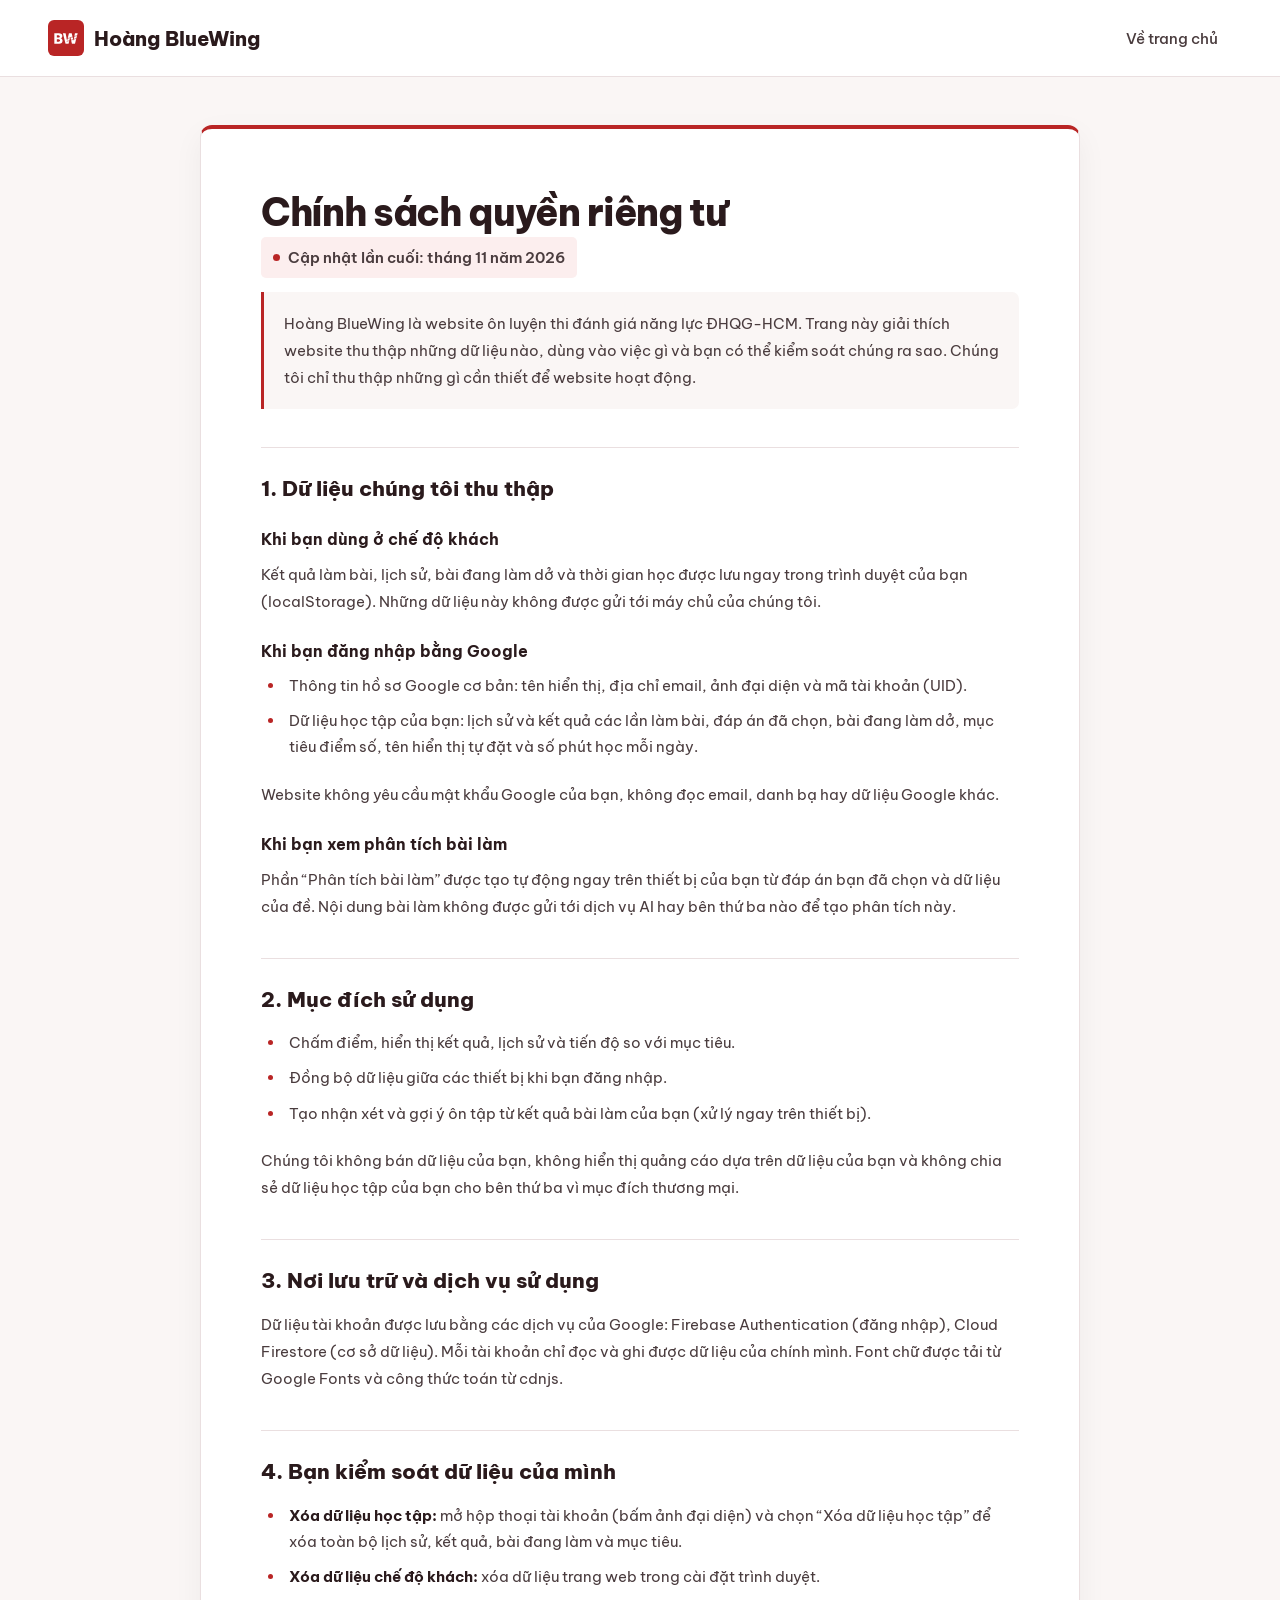
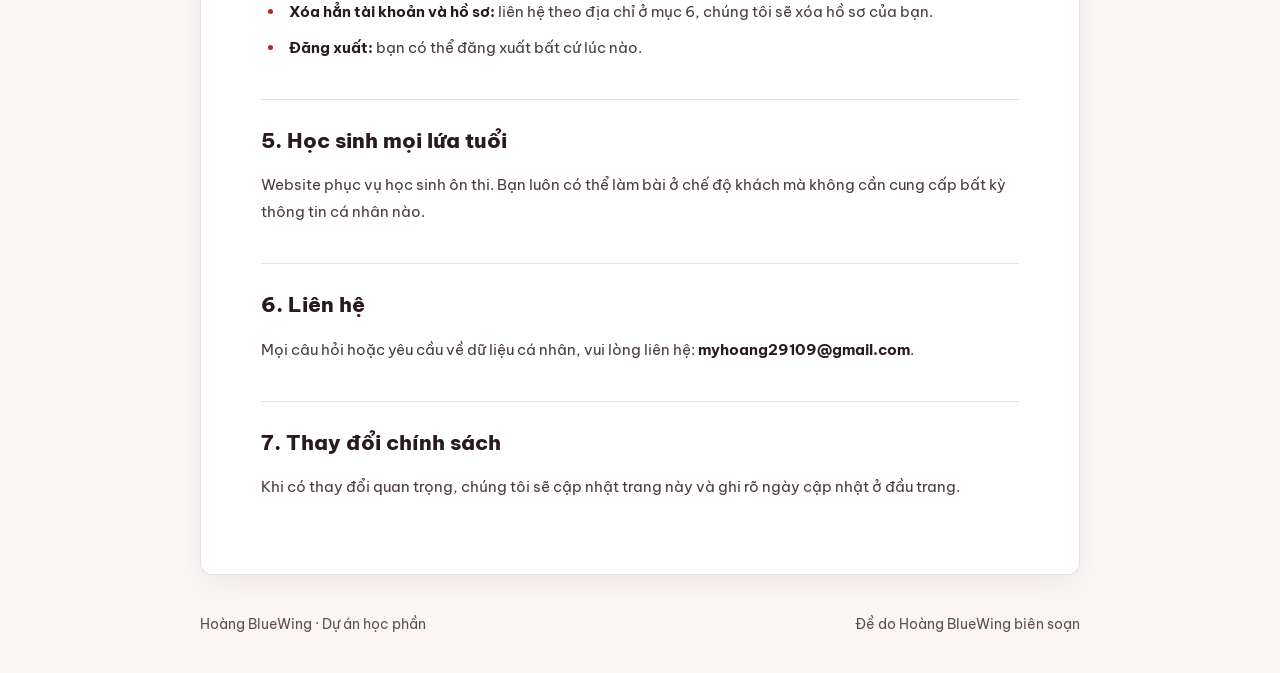
==== privacy.html @ b0ce047f "fix folders" ====
<!doctype html>
<html lang="vi">
<head>
<meta charset="utf-8">
<meta name="viewport" content="width=device-width, initial-scale=1">
<title>Chính sách quyền riêng tư – Hoàng BlueWing</title>
<meta name="description" content="Hoàng BlueWing thu thập và sử dụng dữ liệu của bạn như thế nào.">
<meta name="theme-color" content="#B92525">
<link rel="preconnect" href="https://fonts.googleapis.com">
<link rel="preconnect" href="https://fonts.gstatic.com" crossorigin>
<link rel="stylesheet" href="https://fonts.googleapis.com/css2?family=Be+Vietnam+Pro:wght@400;500;600;700;800&amp;display=swap">
<link rel="icon" type="image/svg+xml" href="assets/favicon.svg">
<link rel="stylesheet" href="style.css">
</head>
<body class="doc-body">

<svg width="0" height="0" style="position: absolute" aria-hidden="true" focusable="false"><defs><mask id="bw-cut" maskUnits="userSpaceOnUse" x="0" y="-20" width="1700" height="760"><rect x="0" y="-20" width="1700" height="760" fill="#fff"/><path d="M900 150L1700 400M900 330L1700 580" stroke="#000" stroke-width="34"/></mask><symbol id="bw-logo" viewBox="40 -10 1630 722"><g transform="translate(0 702) scale(1 -1)" fill="currentColor"><path d="M622 191Q622 103 560.5 51.5Q499 0 389 0H62V702H378Q485 702 545.5 653.0Q606 604 606 520Q606 458 573.5 417.0Q541 376 487 360Q548 347 585.0 299.5Q622 252 622 191ZM233 418H345Q387 418 409.5 436.5Q432 455 432 491Q432 527 409.5 546.0Q387 565 345 565H233ZM449 214Q449 251 424.5 272.0Q400 293 357 293H233V138H359Q402 138 425.5 157.5Q449 177 449 214Z"/><g mask="url(#bw-cut)"><path transform="translate(620 0)" d="M1028 702 845 0H638L526 462L410 0H203L25 702H208L309 191L434 702H622L742 191L844 702Z"/></g></g></symbol></defs></svg>

<header class="h2">
<a href="index.html#/home" class="h3" aria-label="Hoàng BlueWing, về trang chủ">
<span class="h4"><svg class="logo-mark" aria-hidden="true"><use href="#bw-logo"/></svg></span>
Hoàng BlueWing
</a>
<nav class="h5" aria-label="Menu">
<a href="index.html#/home" class="h6">Về trang chủ</a>
</nav>
</header>

<main class="doc-page">
<h1>Chính sách quyền riêng tư</h1>
<p class="doc-meta">Cập nhật lần cuối: tháng 11 năm 2026</p>

<p>Hoàng BlueWing là website ôn luyện thi đánh giá năng lực ĐHQG-HCM. Trang này giải thích website thu thập những dữ liệu nào, dùng vào việc gì và bạn có thể kiểm soát chúng ra sao. Chúng tôi chỉ thu thập những gì cần thiết để website hoạt động.</p>

<h2>1. Dữ liệu chúng tôi thu thập</h2>
<h3>Khi bạn dùng ở chế độ khách</h3>
<p>Kết quả làm bài, lịch sử, bài đang làm dở và thời gian học được lưu ngay trong trình duyệt của bạn (localStorage). Những dữ liệu này không được gửi tới máy chủ của chúng tôi.</p>

<h3>Khi bạn đăng nhập bằng Google</h3>
<ul>
<li>Thông tin hồ sơ Google cơ bản: tên hiển thị, địa chỉ email, ảnh đại diện và mã tài khoản (UID).</li>
<li>Dữ liệu học tập của bạn: lịch sử và kết quả các lần làm bài, đáp án đã chọn, bài đang làm dở, mục tiêu điểm số, tên hiển thị tự đặt và số phút học mỗi ngày.</li>
</ul>
<p>Website không yêu cầu mật khẩu Google của bạn, không đọc email, danh bạ hay dữ liệu Google khác.</p>

<h3>Khi bạn xem phân tích bài làm</h3>
<p>Phần “Phân tích bài làm” được tạo tự động ngay trên thiết bị của bạn từ đáp án bạn đã chọn và dữ liệu của đề. Nội dung bài làm không được gửi tới dịch vụ AI hay bên thứ ba nào để tạo phân tích này.</p>

<h2>2. Mục đích sử dụng</h2>
<ul>
<li>Chấm điểm, hiển thị kết quả, lịch sử và tiến độ so với mục tiêu.</li>
<li>Đồng bộ dữ liệu giữa các thiết bị khi bạn đăng nhập.</li>
<li>Tạo nhận xét và gợi ý ôn tập từ kết quả bài làm của bạn (xử lý ngay trên thiết bị).</li>
</ul>
<p>Chúng tôi không bán dữ liệu của bạn, không hiển thị quảng cáo dựa trên dữ liệu của bạn và không chia sẻ dữ liệu học tập của bạn cho bên thứ ba vì mục đích thương mại.</p>

<h2>3. Nơi lưu trữ và dịch vụ sử dụng</h2>
<p>Dữ liệu tài khoản được lưu bằng các dịch vụ của Google: Firebase Authentication (đăng nhập), Cloud Firestore (cơ sở dữ liệu). Mỗi tài khoản chỉ đọc và ghi được dữ liệu của chính mình. Font chữ được tải từ Google Fonts và công thức toán từ cdnjs.</p>

<h2>4. Bạn kiểm soát dữ liệu của mình</h2>
<ul>
<li><strong>Xóa dữ liệu học tập:</strong> mở hộp thoại tài khoản (bấm ảnh đại diện) và chọn “Xóa dữ liệu học tập” để xóa toàn bộ lịch sử, kết quả, bài đang làm và mục tiêu.</li>
<li><strong>Xóa dữ liệu chế độ khách:</strong> xóa dữ liệu trang web trong cài đặt trình duyệt.</li>
<li><strong>Xóa hẳn tài khoản và hồ sơ:</strong> liên hệ theo địa chỉ ở mục 6, chúng tôi sẽ xóa hồ sơ của bạn.</li>
<li><strong>Đăng xuất:</strong> bạn có thể đăng xuất bất cứ lúc nào.</li>
</ul>

<h2>5. Học sinh mọi lứa tuổi</h2>
<p>Website phục vụ học sinh ôn thi. Bạn luôn có thể làm bài ở chế độ khách mà không cần cung cấp bất kỳ thông tin cá nhân nào.</p>

<h2>6. Liên hệ</h2>
<p>Mọi câu hỏi hoặc yêu cầu về dữ liệu cá nhân, vui lòng liên hệ: <strong>myhoang29109@gmail.com</strong>.</p>

<h2>7. Thay đổi chính sách</h2>
<p>Khi có thay đổi quan trọng, chúng tôi sẽ cập nhật trang này và ghi rõ ngày cập nhật ở đầu trang.</p>
</main>

<footer class="h55">
<span>Hoàng BlueWing · Dự án học phần</span>
<span>Đề do Hoàng BlueWing biên soạn</span>
</footer>

</body>
</html>
---- style.css ----
/* =====================================================
   HOÀNG BLUEWING – style.css
   Cách dùng màu: mọi màu đều là biến ở :root (chế độ sáng) và
   :root[data-theme="dark"] (chế độ tối). Khi viết class mới hãy dùng var(--...).

   1. Biến màu, giao diện tối và kiểu chung
   2. Chuyển màn hình
   3. Thành phần dùng trong JavaScript (đáp án, bảng câu hỏi)
   4. Kiểu dáng từng màn hình (tạo từ bản thiết kế)
   5. Đăng nhập, kết quả, AI (viết tay)
   6. Hoàn thiện: đánh dấu câu, PDF, hỏi đáp, focus, điện thoại, in ấn, giảm chuyển động
   7. Trang chính sách quyền riêng tư
   8. Trang cài đặt
   ===================================================== */

/* ---------- 1. Biến màu và kiểu chung ---------- */
:root {
  --red: #B92525;
  --red-dark: #8F1212;
  --red-tint: #FCEEEE;
  --red-soft: #F8D9D9;
  --ink: #2A1A1C;
  --ink-2: #4A3C3E;
  --muted: #5E4E50;
  --line: #EADFE0;
  --line-strong: #D9C9CB;
  --surface: #F5EEEF;
  --bg: #FAF6F5;

  /* Màu theo vai trò (giá trị sáng = mã màu gốc của thiết kế) */
  --panel: #FFFFFF;
  --panel-hover: #F5EEEF;
  --field: #FFFFFF;
  --brand: #B92525;
  --brand-hover: #8F1212;
  --on-brand: #FFFFFF;
  --hero: #2A1A1C;
  --on-hero: #FFFFFF;
  --on-hero-2: #EBD2D6;
  --warn-bg: #FFF3D6;
  --warn-text: #7A4B00;
  --warn-text-2: #5C3A00;
  --warn-strong: #FFE2A8;
  --ok-bg: #DDF3E6;
  --ok-text: #124D2C;
  --ok-row: #E6F6EC;
  --ok-line: #1F9254;
  --ok-strong: #17663C;
  --ok-cell: #CFF0DB;
  --ok-cell-2: #A9E2BE;
  --ok-cell-line: #A9E2BE;
  --ok-solid: #1A7F48;
  --bad-bg: #FBDAD6;
  --bad-text: #8C1D12;
  --bad-row: #FDEDEB;
  --bad-line: #C8372D;
  --bad-cell: #F9D0CB;
  --bad-cell-2: #F2B3AB;
  --bad-cell-line: #F2B3AB;
  --bad-solid: #C8372D;
  --sol-bg: #FFF8E6;
  --chart: #EFBDBD;
  --ctx-bg: #FBF7F7;
  --chip-bg: #EADFE0;
  --chip-text: #3F2F31;
  --chip-hero: #6E2121;
  --blank-line: #B7A9AB;
  --flag: #D99A00;
}

/* ---------- 1b. Giao diện tối (đặt data-theme="dark" trên <html>) ----------
   Chỉ cần đổi giá trị biến ở đây; toàn bộ website tự đổi màu theo.
   Khi thêm class mới: dùng var(--...) thay cho mã màu cố định thì dark mode tự đúng. */
:root[data-theme="dark"] {
  color-scheme: dark;
  scrollbar-color: #6B555D #211B1D;
  --red: #E48A91;
  --red-dark: #F2A4A8;
  --red-tint: #493237;
  --red-soft: #68434A;
  --ink: #F7EEEE;
  --ink-2: #DCCDCF;
  --muted: #B8A7AB;
  --line: #514146;
  --line-strong: #6B555D;
  --bg: #211B1D;
  --surface: #3A2D31;
  --panel: #2D2427;
  --panel-hover: #403237;
  --field: #342A2E;
  --brand: #C96E77;
  --brand-hover: #E08A92;
  --on-brand: #211B1D;
  --hero: #3A2D31;
  --on-hero: #F7EEEE;
  --on-hero-2: #DCCDCF;
  --warn-bg: #46372B;
  --warn-text: #F3D7AE;
  --warn-text-2: #F3D7AE;
  --warn-strong: #5A4630;
  --ok-bg: #294035;
  --ok-text: #D3EBDD;
  --ok-row: #26382F;
  --ok-line: #49775D;
  --ok-strong: #A8D9B9;
  --ok-cell: #294035;
  --ok-cell-2: #3B7455;
  --ok-cell-line: #49775D;
  --ok-solid: #3B7455;
  --bad-bg: #4B3033;
  --bad-text: #FFDADD;
  --bad-row: #3F2A2D;
  --bad-line: #9B5B63;
  --bad-cell: #4B3033;
  --bad-cell-2: #6B3A40;
  --bad-cell-line: #9B5B63;
  --bad-solid: #B5434C;
  --sol-bg: #40352B;
  --chart: #68434A;
  --ctx-bg: #33282C;
  --chip-bg: #403438;
  --chip-text: #DCCDCF;
  --chip-hero: #68434A;
  --blank-line: #7B6A70;
  --flag: #E0B26B;
}
:root[data-theme="dark"] ::selection { background: var(--red-soft); color: #FFFFFF; }
:root[data-theme="dark"] input::placeholder, :root[data-theme="dark"] textarea::placeholder { color: var(--muted); }
:root[data-theme="dark"] .bw-modal-backdrop { background: rgba(15, 10, 13, .72); }
/* Hình minh họa trong đề được vẽ cho nền sáng: đặt trên nền sáng để nét đen không biến mất */
:root[data-theme="dark"] .x-fig { background: #F5EEEF; border-radius: 8px; padding: 10px; }


html { scroll-behavior: smooth; }

body {
  margin: 0;
  font-family: 'Be Vietnam Pro', system-ui, sans-serif;
  background: var(--bg);
  color: var(--ink);
}

a { color: var(--red); }
a:hover { color: var(--red-dark); }

input,
button { font-family: inherit; }

[hidden] { display: none !important; }

/* Biểu tượng BlueWing (chữ B và W cắt chéo thành lông cánh) */
.logo-mark {
  width: 24px;
  height: 11px;
  color: var(--on-brand);
}

/* Biểu tượng SVG nhúng trong HTML (stroke gán cứng) cũng đi theo biến màu */
svg [stroke="#B92525"] { stroke: var(--red); }
svg [stroke="#FCEEEE"] { stroke: var(--red-tint); }

/* ---------- 2. Chuyển màn hình ---------- */
.screen { display: none; }
.screen.active { display: block; }

/* ---------- 3. Thành phần dùng trong JavaScript ---------- */
.q-item {
  padding: 28px;
  border-top: 1px solid var(--line);
  display: flex;
  flex-direction: column;
  gap: 18px;
}
.q-text { margin: 0; font-size: 18px; line-height: 1.55; }
.q-opts { display: flex; flex-direction: column; gap: 10px; }

.opt {
  display: flex;
  align-items: center;
  gap: 14px;
  width: 100%;
  min-height: 52px;
  padding: 10px 16px;
  border: 1.5px solid var(--line);
  border-radius: 6px;
  background: var(--field);
  color: var(--ink);
  font-size: 16px;
  text-align: left;
  cursor: pointer;
}
.opt.selected { border-color: var(--red); background: var(--red-tint); }

.opt-letter {
  flex: none;
  width: 30px;
  height: 30px;
  border-radius: 50%;
  display: flex;
  align-items: center;
  justify-content: center;
  font-size: 14px;
  font-weight: 700;
  background: var(--surface);
  color: var(--ink);
}
.opt.selected .opt-letter { background: var(--brand); color: var(--on-brand); }

.cell {
  min-height: 44px;
  border: 1.5px solid var(--line-strong);
  border-radius: 6px;
  background: var(--field);
  color: var(--ink);
  font-size: 14px;
  font-weight: 700;
  cursor: pointer;
}
.cell.done { border-color: var(--red); background: var(--red-soft); }

/* ---------- 4. Kiểu dáng từng màn hình ----------
   Tên lớp được đặt tự động: h = trang chủ, d = bảng điều khiển,
   i = trang đề, t = làm bài, r = kết quả. Lớp dùng chung nằm ở
   màn hình xuất hiện đầu tiên. Khi cần sửa, tìm tên lớp trong index.html. */

/* ----- Màn hình: Trang chủ ----- */

.h1 {
  font-family: 'Be Vietnam Pro', system-ui, sans-serif;
  background: var(--bg);
  color: var(--ink);
}

.h2 {
  display: flex;
  flex-wrap: wrap;
  align-items: center;
  justify-content: space-between;
  gap: 16px;
  padding: 16px 48px;
  background: var(--panel);
  border-bottom: 1px solid var(--line);
}

.h3 {
  display: flex;
  align-items: center;
  gap: 10px;
  text-decoration: none;
  color: var(--ink);
  font-weight: 800;
  font-size: 20px;
}

.h4 {
  width: 36px;
  height: 36px;
  border-radius: 6px;
  background: var(--brand);
  display: flex;
  align-items: center;
  justify-content: center;
}

.h5 {
  display: flex;
  flex-wrap: wrap;
  align-items: center;
  gap: 8px;
}

.h6 {
  display: inline-flex;
  align-items: center;
  min-height: 44px;
  padding: 0 14px;
  color: var(--ink-2);
  text-decoration: none;
  font-size: 15px;
  font-weight: 500;
}

.h7 {
  display: inline-flex;
  align-items: center;
  min-height: 44px;
  padding: 0 20px;
  margin-left: 8px;
  border: 1.5px solid var(--red);
  border-radius: 6px;
  color: var(--red);
  text-decoration: none;
  font-size: 15px;
  font-weight: 600;
}

.h8 {
  display: flex;
  flex-wrap: wrap;
  align-items: center;
  gap: 56px;
  max-width: 1280px;
  margin: 0 auto;
  padding: 72px 48px 80px;
  box-sizing: border-box;
}

.h9 {
  flex: 1 1 480px;
  min-width: 0;
  display: flex;
  flex-direction: column;
  gap: 24px;
}

.h10 {
  align-self: flex-start;
  padding: 6px 14px;
  border-radius: 4px;
  background: var(--red-tint);
  color: var(--red-dark);
  font-size: 14px;
  font-weight: 600;
}

.h11 {
  margin: 0;
  font-size: 52px;
  line-height: 1.15;
  font-weight: 800;
  letter-spacing: -0.02em;
}

.h12 {
  margin: 0;
  font-size: 18px;
  line-height: 1.65;
  color: var(--ink-2);
  max-width: 540px;
}

.h13 {
  display: flex;
  flex-wrap: wrap;
  gap: 14px;
}

.h14 {
  display: inline-flex;
  align-items: center;
  justify-content: center;
  min-height: 52px;
  padding: 0 28px;
  border-radius: 6px;
  background: var(--brand);
  color: var(--on-brand);
  text-decoration: none;
  font-size: 16px;
  font-weight: 700;
}

.h15 {
  display: inline-flex;
  align-items: center;
  justify-content: center;
  min-height: 52px;
  padding: 0 28px;
  border-radius: 6px;
  background: var(--field);
  border: 1.5px solid var(--line-strong);
  color: var(--ink);
  text-decoration: none;
  font-size: 16px;
  font-weight: 600;
}

.h16 {
  margin: 8px 0 0;
  padding: 0;
  list-style: none;
  display: flex;
  flex-wrap: wrap;
  gap: 10px 28px;
  font-size: 15px;
  color: var(--ink-2);
}

.h17 {
  display: flex;
  align-items: center;
  gap: 8px;
}

.h18 {
  flex: 1 1 420px;
  min-width: 0;
  display: flex;
  justify-content: center;
}

.h19 {
  width: 100%;
  max-width: 500px;
  box-sizing: border-box;
  background: var(--panel);
  border: 1px solid var(--line);
  border-radius: 10px;
  padding: 28px;
  display: flex;
  flex-direction: column;
  gap: 20px;
  box-shadow: 0 24px 48px -24px rgba(20,33,61,0.25);
}

.h20 {
  display: flex;
  align-items: center;
  justify-content: space-between;
  gap: 12px;
}

.h21 {
  font-size: 14px;
  font-weight: 600;
  color: var(--ink-2);
}

.h22 {
  display: inline-flex;
  align-items: center;
  gap: 6px;
  padding: 6px 12px;
  border-radius: 4px;
  background: var(--warn-bg);
  color: var(--warn-text);
  font-size: 14px;
  font-weight: 700;
}

.h23 {
  height: 8px;
  border-radius: 4px;
  background: var(--red-tint);
  overflow: hidden;
}

.h24 {
  width: 10%;
  height: 100%;
  background: var(--brand);
}

.h25 {
  margin: 0;
  font-size: 18px;
  line-height: 1.5;
  font-weight: 600;
}

.h26 {
  display: flex;
  flex-direction: column;
  gap: 10px;
}

.h27 {
  display: flex;
  align-items: center;
  gap: 12px;
  padding: 12px 16px;
  border: 1.5px solid var(--line);
  border-radius: 6px;
  font-size: 16px;
}

.h28 {
  width: 28px;
  height: 28px;
  border-radius: 50%;
  background: var(--surface);
  display: flex;
  align-items: center;
  justify-content: center;
  font-size: 13px;
  font-weight: 700;
}

.h29 {
  display: flex;
  align-items: center;
  gap: 12px;
  padding: 12px 16px;
  border: 1.5px solid var(--red);
  border-radius: 6px;
  background: var(--red-tint);
  font-size: 16px;
  font-weight: 600;
}

.h30 {
  width: 28px;
  height: 28px;
  border-radius: 50%;
  background: var(--brand);
  color: var(--on-brand);
  display: flex;
  align-items: center;
  justify-content: center;
  font-size: 13px;
  font-weight: 700;
}

.h31 {
  background: var(--panel);
  border-top: 1px solid var(--line);
  border-bottom: 1px solid var(--line);
}

.h32 {
  max-width: 1280px;
  margin: 0 auto;
  padding: 80px 48px;
  box-sizing: border-box;
  display: flex;
  flex-direction: column;
  gap: 40px;
}

.h33 {
  display: flex;
  flex-direction: column;
  gap: 12px;
  max-width: 640px;
}

.h34 {
  margin: 0;
  font-size: 34px;
  line-height: 1.25;
  font-weight: 800;
  letter-spacing: -0.01em;
}

.h35 {
  margin: 0;
  font-size: 17px;
  line-height: 1.65;
  color: var(--ink-2);
}

.h36 {
  display: flex;
  flex-wrap: wrap;
  gap: 24px;
}

.h37 {
  flex: 1 1 280px;
  min-width: 0;
  padding: 28px;
  border: 1px solid var(--line);
  border-radius: 8px;
  background: var(--bg);
  display: flex;
  flex-direction: column;
  gap: 14px;
}

.h38 {
  font-size: 14px;
  font-weight: 700;
  color: var(--red-dark);
}

.h39 {
  margin: 0;
  font-size: 22px;
  font-weight: 700;
}

.h40 {
  margin: 0;
  font-size: 16px;
  line-height: 1.6;
  color: var(--ink-2);
}

.h41 {
  flex: 1 1 520px;
  min-width: 0;
  display: flex;
  gap: 18px;
  padding: 28px;
  background: var(--panel);
  border: 1px solid var(--line);
  border-radius: 8px;
}

.h42 {
  flex: none;
  width: 48px;
  height: 48px;
  border-radius: 6px;
  background: var(--red-tint);
  display: flex;
  align-items: center;
  justify-content: center;
}

.h43 {
  display: flex;
  flex-direction: column;
  gap: 8px;
}

.h44 {
  margin: 0;
  font-size: 19px;
  font-weight: 700;
}

.h45 {
  display: flex;
  flex-wrap: wrap;
  gap: 32px;
}

.h46 {
  flex: 1 1 260px;
  min-width: 0;
  display: flex;
  flex-direction: column;
  gap: 12px;
}

.h47 {
  width: 44px;
  height: 44px;
  border-radius: 50%;
  background: var(--brand);
  color: var(--on-brand);
  display: flex;
  align-items: center;
  justify-content: center;
  font-size: 18px;
  font-weight: 700;
}

.h48 {
  margin: 0;
  font-size: 20px;
  font-weight: 700;
}

.h49 {
  max-width: 1280px;
  margin: 0 auto;
  padding: 80px 48px;
  box-sizing: border-box;
}

.h50 {
  display: flex;
  flex-wrap: wrap;
  align-items: center;
  justify-content: space-between;
  gap: 24px;
  padding: 48px;
  border-radius: 12px;
  background: var(--hero);
  color: var(--on-hero);
}

.h51 {
  flex: 1 1 380px;
  min-width: 0;
  display: flex;
  flex-direction: column;
  gap: 10px;
}

.h52 {
  margin: 0;
  font-size: 30px;
  line-height: 1.3;
  font-weight: 800;
}

.h53 {
  margin: 0;
  font-size: 17px;
  line-height: 1.6;
  color: var(--on-hero-2);
}

.h54 {
  display: inline-flex;
  align-items: center;
  justify-content: center;
  min-height: 52px;
  padding: 0 28px;
  border-radius: 6px;
  background: var(--panel);
  color: var(--ink);
  text-decoration: none;
  font-size: 16px;
  font-weight: 700;
}

.h55 {
  max-width: 1280px;
  margin: 0 auto;
  padding: 8px 48px 48px;
  box-sizing: border-box;
  display: flex;
  flex-wrap: wrap;
  justify-content: space-between;
  gap: 12px;
  font-size: 14px;
  color: var(--muted);
}

/* ----- Màn hình: Bảng điều khiển ----- */

.d1 {
  display: flex;
  flex-wrap: wrap;
  font-family: 'Be Vietnam Pro', system-ui, sans-serif;
  background: var(--bg);
  color: var(--ink);
}

.d2 {
  flex: 1 1 240px;
  max-width: 100%;
  box-sizing: border-box;
  padding: 28px 20px;
  background: var(--panel);
  border-right: 1px solid var(--line);
  display: flex;
  flex-direction: column;
  gap: 28px;
}

.d3 {
  display: flex;
  align-items: center;
  gap: 10px;
  text-decoration: none;
  color: var(--ink);
  font-weight: 800;
  font-size: 19px;
  padding: 0 8px;
}

.d4 {
  width: 34px;
  height: 34px;
  border-radius: 6px;
  background: var(--brand);
  display: flex;
  align-items: center;
  justify-content: center;
}

.d5 {
  display: flex;
  flex-direction: column;
  gap: 4px;
}

.d6 {
  display: flex;
  align-items: center;
  gap: 12px;
  min-height: 44px;
  padding: 0 12px;
  border-radius: 6px;
  background: var(--red-tint);
  color: var(--red-dark);
  text-decoration: none;
  font-size: 15px;
  font-weight: 700;
}

.d7 {
  display: flex;
  align-items: center;
  gap: 12px;
  min-height: 44px;
  padding: 0 12px;
  border-radius: 6px;
  color: var(--ink-2);
  text-decoration: none;
  font-size: 15px;
  font-weight: 500;
}

.d8 {
  flex: 999 1 560px;
  min-width: 0;
  box-sizing: border-box;
  padding: 40px 48px;
  display: flex;
  flex-direction: column;
  gap: 32px;
}

.d9 {
  display: flex;
  flex-wrap: wrap;
  align-items: center;
  justify-content: space-between;
  gap: 16px;
}

.d10 {
  display: flex;
  flex-direction: column;
  gap: 6px;
}

.d11 {
  margin: 0;
  font-size: 30px;
  line-height: 1.25;
  font-weight: 800;
  letter-spacing: -0.01em;
}

.d12 {
  margin: 0;
  font-size: 16px;
  color: var(--ink-2);
}

.d13 {
  display: inline-flex;
  align-items: center;
  justify-content: center;
  min-height: 48px;
  padding: 0 24px;
  border-radius: 6px;
  background: var(--brand);
  color: var(--on-brand);
  text-decoration: none;
  font-size: 15px;
  font-weight: 700;
}

.d14 {
  display: flex;
  flex-wrap: wrap;
  gap: 16px;
}

.d15 {
  flex: 1 1 200px;
  min-width: 0;
  padding: 22px;
  background: var(--panel);
  border: 1px solid var(--line);
  border-radius: 8px;
  display: flex;
  flex-direction: column;
  gap: 6px;
}

.d16 {
  font-size: 14px;
  color: var(--muted);
  font-weight: 500;
}

.d17 {
  font-size: 32px;
  font-weight: 800;
  letter-spacing: -0.01em;
}

.d18 {
  font-size: 16px;
  font-weight: 500;
  color: var(--muted);
}

.d19 {
  flex: 1 1 420px;
  min-width: 0;
  padding: 28px;
  background: var(--panel);
  border: 1px solid var(--line);
  border-radius: 8px;
  display: flex;
  flex-direction: column;
  gap: 24px;
}

.d32 {
  flex: 1 1 380px;
  min-width: 0;
  padding: 28px;
  background: var(--panel);
  border: 1px solid var(--line);
  border-radius: 8px;
  display: flex;
  flex-direction: column;
  gap: 24px;
}

.d33 {
  display: flex;
  flex-direction: column;
  gap: 18px;
}

.d35 {
  font-weight: 600;
}

.d44 {
  flex: 1 1 320px;
  min-width: 0;
  padding: 28px;
  background: var(--hero);
  color: var(--on-hero);
  border-radius: 8px;
  display: flex;
  flex-direction: column;
  gap: 16px;
}

.d45 {
  font-size: 14px;
  font-weight: 600;
  color: var(--on-hero-2);
}

.d46 {
  margin: 0;
  font-size: 22px;
  line-height: 1.35;
  font-weight: 700;
}

.d47 {
  margin: 0;
  font-size: 15px;
  line-height: 1.6;
  color: var(--on-hero-2);
}

.d48 {
  align-self: flex-start;
  display: inline-flex;
  align-items: center;
  justify-content: center;
  min-height: 48px;
  padding: 0 24px;
  border-radius: 6px;
  background: var(--panel);
  color: var(--ink);
  text-decoration: none;
  font-size: 15px;
  font-weight: 700;
}

.d49 {
  flex: 2 1 460px;
  min-width: 0;
  padding: 28px;
  background: var(--panel);
  border: 1px solid var(--line);
  border-radius: 8px;
  display: flex;
  flex-direction: column;
  gap: 8px;
}

.d50 {
  margin: 0 0 8px;
  font-size: 20px;
  font-weight: 700;
}

.d54 {
  font-size: 14px;
  color: var(--muted);
}

.d57 {
  margin: 0;
  font-size: 13px;
  color: var(--muted);
}

/* ----- Màn hình: Trang đề (trước khi làm) ----- */

.i1 {
  display: flex;
  flex-wrap: wrap;
  align-items: center;
  justify-content: space-between;
  gap: 16px;
  padding: 14px 40px;
  background: var(--panel);
  border-bottom: 1px solid var(--line);
}

.i2 {
  display: flex;
  align-items: center;
  gap: 10px;
  text-decoration: none;
  color: var(--ink);
  font-weight: 800;
  font-size: 19px;
}

.i3 {
  display: inline-flex;
  align-items: center;
  min-height: 44px;
  padding: 0 16px;
  border: 1.5px solid var(--line-strong);
  border-radius: 6px;
  color: var(--ink);
  text-decoration: none;
  font-size: 15px;
  font-weight: 600;
}

.i4 {
  max-width: 1280px;
  margin: 0 auto;
  padding: 24px 40px 56px;
  box-sizing: border-box;
  display: flex;
  flex-direction: column;
  gap: 20px;
}

.i5 {
  display: flex;
  flex-wrap: wrap;
  align-items: center;
  gap: 8px;
  font-size: 14px;
  color: var(--muted);
}

.i6 {
  color: var(--muted);
  text-decoration: none;
}

.i7 {
  color: var(--red-dark);
  font-weight: 600;
}

.i8 {
  display: flex;
  flex-wrap: wrap;
  align-items: flex-start;
  gap: 24px;
}

.i9 {
  flex: 3 1 600px;
  min-width: 0;
  display: flex;
  flex-direction: column;
  gap: 20px;
}

.i10 {
  margin: 0;
  font-size: 28px;
  line-height: 1.3;
  font-weight: 800;
  letter-spacing: -0.01em;
}

.i11 {
  flex: 1 1 260px;
  min-width: 0;
  padding: 24px;
  background: var(--panel);
  border: 1px solid var(--line);
  border-radius: 8px;
  display: flex;
  flex-direction: column;
  align-items: center;
  gap: 14px;
}

.i12 {
  position: relative;
  width: 160px;
  height: 160px;
}

.i13 {
  display: block;
}

.i14 {
  position: absolute;
  inset: 0;
  display: flex;
  flex-direction: column;
  align-items: center;
  justify-content: center;
  gap: 2px;
}

.i15 {
  font-size: 13px;
  color: var(--muted);
}

.i16 {
  font-size: 36px;
  font-weight: 800;
  line-height: 1.1;
}

.i17 {
  text-align: center;
  font-size: 14px;
  line-height: 1.5;
  color: var(--red-dark);
  font-weight: 600;
}

.i18 {
  flex: 2 1 360px;
  min-width: 0;
  display: flex;
  flex-wrap: wrap;
  gap: 16px;
}

.i19 {
  flex: 1 1 150px;
  padding: 20px;
  background: var(--panel);
  border: 1px solid var(--line);
  border-radius: 8px;
  display: flex;
  flex-direction: column;
  gap: 8px;
  justify-content: center;
}

.i20 {
  font-size: 26px;
  font-weight: 800;
}

.i21 {
  font-size: 14px;
  font-weight: 500;
  color: var(--muted);
}

.i22 {
  display: contents;
}

.i23 {
  display: flex;
  gap: 14px;
  padding: 18px 20px;
  border-radius: 8px;
  background: var(--warn-bg);
  color: var(--warn-text-2);
}

.i24 {
  flex: none;
  margin-top: 2px;
}

.i25 {
  display: flex;
  flex-direction: column;
  gap: 4px;
  font-size: 15px;
  line-height: 1.55;
}

.i26 {
  font-size: 16px;
}

.i27 {
  display: flex;
  gap: 14px;
  padding: 18px 20px;
  border-radius: 8px;
  background: var(--ok-bg);
  color: var(--ok-text);
}

.i28 {
  display: flex;
  flex-wrap: wrap;
  align-items: center;
  gap: 14px;
}

.i29 {
  display: inline-flex;
  align-items: center;
  justify-content: center;
  min-height: 52px;
  padding: 0 40px;
  border-radius: 4px;
  background: var(--brand);
  color: var(--on-brand);
  text-decoration: none;
  font-size: 16px;
  font-weight: 700;
}

.i30 {
  display: inline-flex;
  align-items: center;
  justify-content: center;
  min-height: 52px;
  padding: 0 36px;
  border-radius: 4px;
  background: var(--brand);
  color: var(--on-brand);
  text-decoration: none;
  font-size: 16px;
  font-weight: 700;
}

.i31 {
  display: inline-flex;
  align-items: center;
  justify-content: center;
  min-height: 52px;
  padding: 0 28px;
  border-radius: 4px;
  background: var(--field);
  border: 1.5px solid var(--line-strong);
  color: var(--ink);
  text-decoration: none;
  font-size: 16px;
  font-weight: 600;
}

.i32 {
  padding: 24px 28px;
  background: var(--panel);
  border: 1px solid var(--line);
  border-radius: 8px;
  display: flex;
  flex-direction: column;
  gap: 14px;
}

.i33 {
  display: flex;
  flex-direction: column;
}

.i34 {
  display: flex;
  flex-wrap: wrap;
  justify-content: space-between;
  gap: 8px;
  padding: 12px 0;
  border-top: 1px solid var(--line);
  font-size: 15px;
}

.i35 {
  color: var(--muted);
}

.i46 {
  flex: 1 1 300px;
  min-width: 0;
  padding: 22px;
  background: var(--panel);
  border: 1px solid var(--line);
  border-radius: 8px;
  display: flex;
  flex-direction: column;
  gap: 8px;
  box-sizing: border-box;
}

.i47 {
  margin: 0 0 8px;
  font-size: 18px;
  font-weight: 700;
}

.i48 {
  display: flex;
  align-items: center;
  gap: 12px;
  min-height: 44px;
  padding: 8px 10px;
  border-radius: 6px;
  background: var(--red-tint);
  color: var(--red-dark);
  text-decoration: none;
  font-size: 15px;
  font-weight: 700;
}

.i50 {
  display: flex;
  align-items: center;
  gap: 12px;
  min-height: 44px;
  padding: 8px 10px;
  border-radius: 6px;
  color: var(--ink-2);
  text-decoration: none;
  font-size: 15px;
  font-weight: 500;
}

/* ----- Màn hình: Làm bài ----- */

.t1 {
  position: relative;
  font-family: 'Be Vietnam Pro', system-ui, sans-serif;
  background: var(--bg);
  color: var(--ink);
}

.t2 {
  display: flex;
  flex-wrap: wrap;
  align-items: center;
  justify-content: space-between;
  gap: 16px;
  padding: 12px 40px;
  background: var(--panel);
  border-bottom: 1px solid var(--line);
}

.t3 {
  display: flex;
  align-items: center;
  gap: 16px;
  flex-wrap: wrap;
}

.t4 {
  display: inline-flex;
  align-items: center;
  gap: 8px;
  min-height: 44px;
  padding: 0 18px;
  border: 1.5px solid var(--line-strong);
  border-radius: 6px;
  background: var(--field);
  color: var(--ink);
  font-size: 15px;
  font-weight: 600;
  cursor: pointer;
}

.t5 {
  font-size: 17px;
  font-weight: 700;
}

.t6 {
  display: flex;
  align-items: center;
  gap: 14px;
  flex-wrap: wrap;
}

.t7 {
  display: inline-flex;
  align-items: center;
  gap: 8px;
  padding: 8px 16px;
  border-radius: 4px;
  background: var(--warn-bg);
  color: var(--warn-text);
  font-size: 16px;
  font-weight: 700;
}

.t8 {
  display: inline-flex;
  align-items: center;
  justify-content: center;
  min-height: 44px;
  padding: 0 24px;
  border-radius: 6px;
  background: var(--brand);
  color: var(--on-brand);
  text-decoration: none;
  font-size: 15px;
  font-weight: 700;
}

.t9 {
  display: flex;
  flex-wrap: wrap;
  align-items: flex-start;
  gap: 24px;
  max-width: 1280px;
  margin: 0 auto;
  padding: 28px 40px 56px;
  box-sizing: border-box;
}

.t10 {
  flex: 3 1 600px;
  min-width: 0;
  display: flex;
  flex-direction: column;
  gap: 24px;
}

.t11 {
  background: var(--panel);
  border: 1px solid var(--line);
  border-radius: 8px;
  overflow: hidden;
}

.t20 {
  padding: 28px;
  display: flex;
  flex-direction: column;
  gap: 16px;
}

.t23 {
  flex: 1 1 320px;
  min-width: 0;
  display: flex;
  flex-direction: column;
  gap: 16px;
  box-sizing: border-box;
}

.t24 {
  padding: 22px;
  background: var(--panel);
  border: 1px solid var(--line);
  border-radius: 8px;
  display: flex;
  flex-direction: column;
  gap: 16px;
}

.t25 {
  margin: 0;
  font-size: 18px;
  font-weight: 700;
}

.t26 {
  display: flex;
  align-items: stretch;
  border: 1px solid var(--line);
  border-radius: 6px;
}

.t27 {
  flex: 1;
  padding: 12px;
  display: flex;
  flex-direction: column;
  align-items: center;
  gap: 2px;
}

.t28 {
  font-size: 22px;
  font-weight: 800;
}

.t29 {
  width: 1px;
  background: var(--chip-bg);
}

.t30 {
  padding: 22px;
  background: var(--panel);
  border: 1px solid var(--line);
  border-radius: 8px;
  display: flex;
  flex-direction: column;
  gap: 22px;
}

.t33 {
  display: flex;
  flex-wrap: wrap;
  gap: 8px;
}

.t44 {
  flex: 1;
}

.t45 {
  margin: 0;
  padding: 16px 0 0;
  border-top: 1px solid var(--line);
  list-style: none;
  display: flex;
  flex-direction: column;
  gap: 8px;
  font-size: 14px;
  color: var(--ink-2);
}

.t46 {
  display: flex;
  align-items: center;
  gap: 10px;
}

.t47 {
  width: 18px;
  height: 18px;
  border-radius: 5px;
  background: var(--red-soft);
  border: 1.5px solid var(--red);
}

.t48 {
  width: 18px;
  height: 18px;
  border-radius: 5px;
  background: var(--panel);
  border: 1.5px solid var(--line-strong);
}

.t49 {
  position: fixed;
  inset: 0;
  z-index: 50;
  display: flex;
  align-items: center;
  justify-content: center;
  padding: 24px;
  box-sizing: border-box;
  background: rgba(20, 33, 61, 0.55);
}

.t50 {
  width: 100%;
  max-width: 480px;
  padding: 32px;
  border-radius: 10px;
  background: var(--panel);
  display: flex;
  flex-direction: column;
  gap: 18px;
  box-shadow: 0 24px 60px -20px rgba(20, 33, 61, 0.5);
}

.t51 {
  width: 52px;
  height: 52px;
  border-radius: 8px;
  background: var(--warn-bg);
  color: var(--warn-text);
  display: flex;
  align-items: center;
  justify-content: center;
}

.t52 {
  margin: 0;
  font-size: 22px;
  line-height: 1.3;
  font-weight: 800;
}

.t53 {
  margin: 0;
  font-size: 16px;
  line-height: 1.65;
  color: var(--ink-2);
}

.t54 {
  margin: 0;
  padding: 12px 14px;
  border-radius: 6px;
  background: var(--surface);
  font-size: 14px;
  line-height: 1.5;
  color: var(--ink-2);
}

.t55 {
  color: var(--ink);
}

.t56 {
  display: flex;
  flex-wrap: wrap;
  gap: 12px;
  margin-top: 4px;
}

.t57 {
  flex: 1 1 180px;
  display: inline-flex;
  align-items: center;
  justify-content: center;
  min-height: 50px;
  padding: 0 20px;
  border-radius: 6px;
  background: var(--brand);
  color: var(--on-brand);
  text-decoration: none;
  font-size: 15px;
  font-weight: 700;
}

.t58 {
  flex: 1 1 140px;
  min-height: 50px;
  padding: 0 20px;
  border: 1.5px solid var(--line-strong);
  border-radius: 6px;
  background: var(--field);
  color: var(--ink);
  font-size: 15px;
  font-weight: 600;
  cursor: pointer;
}

/* ----- Màn hình: Kết quả và xem lại đáp án ----- */

.r1 {
  display: inline-flex;
  align-items: center;
  gap: 6px;
  min-height: 44px;
  padding: 0 8px;
  color: var(--ink-2);
  text-decoration: none;
  font-size: 15px;
  font-weight: 500;
}

.r2 {
  flex: 3 1 620px;
  min-width: 0;
  display: flex;
  flex-direction: column;
  gap: 24px;
}

.r3 {
  display: flex;
  flex-wrap: wrap;
  align-items: center;
  gap: 32px;
  padding: 32px;
  border-radius: 10px;
  background: var(--hero);
  color: var(--on-hero);
}

.r4 {
  position: relative;
  flex: none;
  width: 150px;
  height: 150px;
}

.r5 {
  position: absolute;
  inset: 0;
  display: flex;
  flex-direction: column;
  align-items: center;
  justify-content: center;
}

.r6 {
  font-size: 38px;
  font-weight: 800;
  line-height: 1.1;
}

.r7 {
  font-size: 13px;
  color: var(--on-hero-2);
}

.r8 {
  flex: 1 1 320px;
  min-width: 0;
  display: flex;
  flex-direction: column;
  gap: 12px;
}

.r9 {
  margin: 0;
  font-size: 30px;
  line-height: 1.25;
  font-weight: 800;
}

.r10 {
  margin: 0;
  font-size: 16px;
  line-height: 1.65;
  color: var(--on-hero-2);
}

.r11 {
  display: flex;
  flex-wrap: wrap;
  gap: 10px;
  margin-top: 4px;
}

.r12 {
  padding: 6px 14px;
  border-radius: 4px;
  background: var(--ok-bg);
  color: var(--ok-text);
  font-size: 14px;
  font-weight: 700;
}

.r13 {
  padding: 6px 14px;
  border-radius: 4px;
  background: var(--bad-bg);
  color: var(--bad-text);
  font-size: 14px;
  font-weight: 700;
}

.r14 {
  padding: 6px 14px;
  border-radius: 4px;
  background: var(--chip-bg);
  color: var(--chip-text);
  font-size: 14px;
  font-weight: 700;
}

.r15 {
  padding: 6px 14px;
  border-radius: 4px;
  background: var(--chip-hero);
  color: var(--on-hero);
  font-size: 14px;
  font-weight: 600;
}

.r16 {
  padding: 28px;
  background: var(--panel);
  border: 1px solid var(--line);
  border-radius: 8px;
  display: flex;
  flex-direction: column;
  gap: 18px;
}

.r17 {
  display: flex;
  flex-wrap: wrap;
  align-items: center;
  justify-content: space-between;
  gap: 12px;
}

.r18 {
  padding: 4px 12px;
  border-radius: 4px;
  background: var(--red-tint);
  color: var(--red-dark);
  font-size: 13px;
  font-weight: 700;
}

.r19 {
  margin: 0;
  font-size: 15px;
  line-height: 1.65;
  color: var(--ink-2);
}

.r20 {
  display: flex;
  flex-wrap: wrap;
  gap: 8px 16px;
  padding: 14px 0;
  border-top: 1px solid var(--line);
}

.r21 {
  flex: 0 0 150px;
  font-size: 15px;
  font-weight: 700;
}

.r22 {
  flex: 1 1 280px;
  font-size: 15px;
  line-height: 1.6;
  color: var(--ink-2);
}

.r23 {
  align-self: flex-start;
  min-height: 48px;
  padding: 0 24px;
  border: 0;
  border-radius: 6px;
  background: var(--brand);
  color: var(--on-brand);
  font-size: 15px;
  font-weight: 600;
  cursor: pointer;
}

.r24 {
  min-height: 44px;
  padding: 0 16px;
  border: 1.5px solid var(--line-strong);
  border-radius: 4px;
  background: var(--field);
  color: var(--ink);
  font-size: 14px;
  font-weight: 600;
  cursor: pointer;
}

.r25 {
  min-height: 44px;
  padding: 0 16px;
  border: 1.5px solid var(--red);
  border-radius: 4px;
  background: var(--red-tint);
  color: var(--red-dark);
  font-size: 14px;
  font-weight: 700;
  cursor: pointer;
}

.r26 {
  display: flex;
  flex-wrap: wrap;
  align-items: center;
  justify-content: space-between;
  gap: 8px;
}

.r27 {
  font-size: 13px;
  font-weight: 700;
  color: var(--muted);
  letter-spacing: 0.04em;
}

.r28 {
  padding: 4px 12px;
  border-radius: 4px;
  background: var(--bad-bg);
  color: var(--bad-text);
  font-size: 13px;
  font-weight: 700;
}

.r29 {
  display: flex;
  align-items: center;
  gap: 14px;
  min-height: 48px;
  padding: 8px 16px;
  border: 1.5px solid var(--line);
  border-radius: 6px;
  font-size: 16px;
}

.r30 {
  flex: none;
  width: 30px;
  height: 30px;
  border-radius: 50%;
  background: var(--surface);
  display: flex;
  align-items: center;
  justify-content: center;
  font-size: 14px;
  font-weight: 700;
}

.r31 {
  display: flex;
  align-items: center;
  flex-wrap: wrap;
  gap: 14px;
  min-height: 48px;
  padding: 8px 16px;
  border: 1.5px solid var(--ok-line);
  border-radius: 6px;
  background: var(--ok-row);
  font-size: 16px;
  font-weight: 600;
}

.r32 {
  flex: none;
  width: 30px;
  height: 30px;
  border-radius: 50%;
  background: var(--ok-solid);
  color: #FFFFFF;
  display: flex;
  align-items: center;
  justify-content: center;
  font-size: 14px;
  font-weight: 700;
}

.r33 {
  font-size: 13px;
  font-weight: 700;
  color: var(--ok-strong);
}

.r34 {
  display: flex;
  align-items: center;
  flex-wrap: wrap;
  gap: 14px;
  min-height: 48px;
  padding: 8px 16px;
  border: 1.5px solid var(--bad-line);
  border-radius: 6px;
  background: var(--bad-row);
  font-size: 16px;
  font-weight: 600;
}

.r35 {
  flex: none;
  width: 30px;
  height: 30px;
  border-radius: 50%;
  background: var(--bad-solid);
  color: #FFFFFF;
  display: flex;
  align-items: center;
  justify-content: center;
  font-size: 14px;
  font-weight: 700;
}

.r36 {
  font-size: 13px;
  font-weight: 700;
  color: var(--bad-text);
}

.r37 {
  padding: 20px 28px;
  background: var(--sol-bg);
  display: flex;
  flex-direction: column;
  gap: 6px;
  font-size: 16px;
  line-height: 1.6;
}

.r41 {
  padding: 4px 12px;
  border-radius: 4px;
  background: var(--chip-bg);
  color: var(--chip-text);
  font-size: 13px;
  font-weight: 700;
}

.r45 {
  padding: 4px 12px;
  border-radius: 4px;
  background: var(--ok-bg);
  color: var(--ok-text);
  font-size: 13px;
  font-weight: 700;
}

/* ----- Làm bài 120 câu và kết quả (viết tay) ----- */
.x-btn { border: 0; cursor: pointer; font-family: inherit; }
.x-tabs { display: flex; flex-wrap: wrap; gap: 8px; }
.x-tab {
  min-height: 44px; padding: 0 16px; border: 1.5px solid var(--line-strong); border-radius: 4px;
  background: var(--field); color: var(--ink); font-size: 14px; font-weight: 600; cursor: pointer;
}
.x-tab.active { border-color: var(--red); background: var(--red-tint); color: var(--red-dark); font-weight: 700; }
.x-tab small { font-weight: 500; color: var(--muted); margin-left: 6px; }
.x-pager { display: flex; justify-content: space-between; gap: 12px; }
.x-group { background: var(--panel); border: 1px solid var(--line); border-radius: 8px; overflow: hidden; margin-bottom: 24px; }
.x-ctx { padding: 24px 28px; background: var(--ctx-bg); border-bottom: 1px solid var(--line); font-size: 16px; line-height: 1.7; }
.x-ctx p { margin: 0 0 10px; }
.x-ctx p:last-child { margin: 0; }
.x-fig { text-align: center; margin: 12px 0; }
.x-fig svg { max-width: 100%; height: auto; }
.x-ctx table, .q-text table { border-collapse: collapse; margin: 8px 0; }
.x-ctx td, .x-ctx th, .q-text td, .q-text th { border: 1px solid var(--line-strong); padding: 6px 12px; }
.x-group .q-item:first-child { border-top: 0; }
.q-text { margin: 0; line-height: 1.7; }
.q-text .qn { font-weight: 800; color: var(--red-dark); margin-right: 4px; }
.opt { line-height: 1.5; }
#cells .x-cellhead { margin: 14px 0 8px; font-size: 14px; font-weight: 700; }
#cells .x-cellgrid { display: grid; grid-template-columns: repeat(6, minmax(0, 1fr)); gap: 6px; }
#cells .cell { min-height: 36px; font-size: 13px; }
.cell.cur { outline: 2px solid var(--ink); outline-offset: 1px; }
.x-parts { display: grid; grid-template-columns: repeat(auto-fit, minmax(150px, 1fr)); gap: 12px; }
.x-part { padding: 14px 16px; border: 1px solid var(--line); border-radius: 6px; background: var(--bg); }
.x-part b { display: block; font-size: 22px; }
.x-part span { font-size: 13px; color: var(--muted); }
.x-bar { height: 6px; background: var(--line); border-radius: 3px; margin-top: 8px; overflow: hidden; }
.x-bar i { display: block; height: 100%; background: var(--brand); }
.x-note { margin: 0; font-size: 13px; color: var(--muted); }
.x-list { display: flex; flex-direction: column; gap: 20px; }
.x-list .q-text { padding: 0; }
.x-empty { padding: 32px; text-align: center; color: var(--muted); background: var(--panel); border: 1px solid var(--line); border-radius: 8px; }
.x-ctxbox { padding: 14px 18px; background: var(--bg); border-radius: 6px; font-size: 14px; line-height: 1.6; overflow-x: auto; }
.x-resultnote { padding: 0 28px 20px; font-size: 13px; color: var(--muted); }
.x-soon { margin-left: auto; padding: 2px 8px; border-radius: 4px; background: var(--surface); color: var(--muted); font-size: 12px; font-weight: 600; }
a[data-soon] { cursor: default; opacity: .75; }
.x-locked { color: var(--muted); cursor: default; }
.x-empty-chart { padding: 36px 16px; text-align: center; color: var(--muted); font-size: 15px; line-height: 1.6; border: 1px dashed var(--line-strong); border-radius: 6px; }
.x-chart { display: flex; align-items: flex-end; gap: 14px; height: 200px; padding-bottom: 4px; border-bottom: 1px solid var(--line); }
.x-chart > div { flex: 1; display: flex; flex-direction: column; align-items: center; justify-content: flex-end; gap: 6px; height: 100%; }
.x-chart b { font-size: 13px; }
.x-chart i { display: block; width: 100%; max-width: 44px; background: var(--chart); border-radius: 6px 6px 0 0; }
.x-chart > div:last-child i { background: var(--brand); }
.x-chartlabels { display: flex; gap: 14px; margin-top: 8px; font-size: 13px; color: var(--muted); }
.x-chartlabels span { flex: 1; text-align: center; }
.x-prow { display: flex; flex-direction: column; gap: 8px; }
.x-prow > div:first-child { display: flex; justify-content: space-between; font-size: 15px; font-weight: 600; }
.x-prow .bar { height: 10px; border-radius: 4px; background: var(--red-tint); overflow: hidden; }
.x-prow .bar i { display: block; height: 100%; background: var(--brand); }
.x-examrow { display: flex; flex-wrap: wrap; align-items: center; justify-content: space-between; gap: 12px; padding: 14px 0; border-top: 1px solid var(--line); }
.x-examrow .t { display: flex; flex-direction: column; gap: 2px; }
.x-examrow .t b { font-size: 16px; }
.x-examrow .t span { font-size: 14px; color: var(--muted); }
.x-examrow a { padding: 8px 16px; border-radius: 6px; font-weight: 700; font-size: 14px; text-decoration: none; background: var(--brand); color: var(--on-brand); }
.x-examrow a.alt { background: var(--panel); color: var(--ink); border: 1.5px solid var(--line-strong); }
.x-examrow em { font-style: normal; font-size: 13px; color: var(--muted); }
.d15, .i19 { box-sizing: border-box; }

/* ----- Đăng nhập Google, hồ sơ và mục tiêu học tập ----- */
.auth-trigger {
  font-family: inherit;
  cursor: pointer;
  white-space: nowrap;
}
.h7.auth-trigger {
  background: var(--field);
}
.d13.auth-trigger {
  border: 0;
  min-width: 132px;
}
.auth-trigger.is-signed-in {
  background: var(--field);
  color: var(--red-dark);
  border: 1.5px solid var(--line-strong);
}
.d-goal-card { gap: 8px; }
.goal-card-heading {
  display: flex;
  align-items: center;
  justify-content: space-between;
  gap: 8px;
}
.goal-edit {
  padding: 3px 0;
  border: 0;
  background: transparent;
  color: var(--red-dark);
  font: inherit;
  font-size: 12px;
  font-weight: 700;
  cursor: pointer;
}
.goal-progress {
  width: 100%;
  height: 7px;
  margin-top: 2px;
  border-radius: 99px;
  background: var(--red-tint);
  overflow: hidden;
}
.goal-progress span {
  display: block;
  width: 0;
  height: 100%;
  border-radius: inherit;
  background: var(--brand);
  transition: width .25s ease;
}
.stat-caption, .chart-caption {
  color: var(--muted);
  font-size: 12px;
  line-height: 1.55;
}
.chart-caption { margin: 0; }
.bw-modal {
  position: fixed;
  z-index: 10000;
  inset: 0;
  display: grid;
  place-items: center;
  padding: 20px;
}
.bw-modal-backdrop {
  position: absolute;
  inset: 0;
  background: rgba(34, 20, 22, .48);
  backdrop-filter: blur(3px);
}
.bw-modal-card {
  position: relative;
  width: min(100%, 440px);
  box-sizing: border-box;
  padding: 34px;
  border: 1px solid var(--line);
  border-radius: 14px;
  background: var(--panel);
  box-shadow: 0 24px 80px rgba(42, 26, 28, .2);
}
.bw-modal-close {
  position: absolute;
  top: 12px;
  right: 14px;
  width: 34px;
  height: 34px;
  border: 0;
  border-radius: 50%;
  background: var(--bg);
  color: var(--ink-2);
  font-size: 24px;
  line-height: 1;
  cursor: pointer;
}
.bw-modal-mark {
  display: flex;
  align-items: center;
  justify-content: center;
  width: 44px;
  height: 44px;
  margin-bottom: 20px;
  border-radius: 9px;
  background: var(--brand);
}
.bw-modal-mark .logo-mark { width: 30px; height: 18px; }
.bw-modal-card h2 {
  margin: 0 34px 10px 0;
  font-size: 23px;
  line-height: 1.3;
}
.bw-modal-copy {
  margin: 0 0 22px;
  color: var(--muted);
  font-size: 14px;
  line-height: 1.65;
}
.google-login-btn {
  display: flex;
  align-items: center;
  justify-content: center;
  gap: 12px;
  width: 100%;
  min-height: 50px;
  border: 1px solid var(--line-strong);
  border-radius: 7px;
  background: var(--field);
  color: var(--ink);
  font: inherit;
  font-weight: 700;
  cursor: pointer;
}
.google-login-btn:hover:not(:disabled) { background: var(--panel-hover); }
.google-login-btn:disabled { opacity: .5; cursor: not-allowed; }
.google-g {
  font-family: Arial, sans-serif;
  font-size: 20px;
  font-weight: 800;
  color: #4285F4;
}
.bw-modal-note, .bw-modal-status {
  margin: 14px 0 0;
  color: var(--muted);
  font-size: 12px;
  line-height: 1.55;
}
.bw-modal-status { color: var(--red-dark); }
.account-profile {
  display: flex;
  align-items: center;
  gap: 14px;
  margin: 4px 0 24px;
}
.account-profile img {
  width: 52px;
  height: 52px;
  border-radius: 50%;
  object-fit: cover;
  background: var(--surface);
}
.account-profile h2 { margin: 0 0 4px; font-size: 19px; }
.account-profile p { margin: 0; color: var(--muted); font-size: 13px; overflow-wrap: anywhere; }
.account-action, .account-signout {
  width: 100%;
  min-height: 48px;
  padding: 0 14px;
  border-radius: 7px;
  font: inherit;
  font-weight: 700;
  cursor: pointer;
}
.account-action {
  border: 1px solid var(--line-strong);
  background: var(--field);
  color: var(--ink);
  text-align: left;
}
.account-action span { margin-right: 8px; color: var(--red); }
.account-signout {
  margin-top: 10px;
  border: 0;
  background: var(--red-tint);
  color: var(--red-dark);
}
.goal-form { display: flex; flex-direction: column; gap: 10px; }
.goal-kicker {
  color: var(--red-dark);
  font-size: 11px;
  font-weight: 800;
  letter-spacing: .12em;
}
.goal-form h2 { margin-bottom: 0; }
.goal-form .bw-modal-copy { margin-bottom: 6px; }
.goal-form label { margin-top: 8px; font-size: 13px; font-weight: 700; }
.goal-input-wrap {
  display: flex;
  align-items: center;
  gap: 10px;
  min-height: 48px;
  padding: 0 14px;
  border: 1px solid var(--line-strong);
  border-radius: 7px;
  background: var(--field);
}
.goal-input-wrap input {
  width: 100%;
  min-width: 0;
  border: 0;
  outline: 0;
  color: var(--ink);
  font: inherit;
  font-size: 18px;
  font-weight: 700;
}
.goal-input-wrap span { flex: none; color: var(--muted); font-size: 13px; }
.goal-form input[type="date"] {
  width: 100%;
  box-sizing: border-box;
  min-height: 46px;
  padding: 0 12px;
  border: 1px solid var(--line-strong);
  border-radius: 7px;
  background: var(--field);
  color: var(--ink);
  font: inherit;
}
.goal-form .bw-modal-note { margin: 4px 0; }
.goal-form-actions { display: flex; justify-content: flex-end; gap: 10px; margin-top: 12px; }
.goal-form-actions button {
  min-height: 44px;
  padding: 0 18px;
  border-radius: 7px;
  font: inherit;
  font-size: 13px;
  font-weight: 700;
  cursor: pointer;
}
.goal-cancel { border: 1px solid var(--line-strong); background: var(--field); color: var(--ink); }
.goal-save { border: 1px solid var(--red); background: var(--brand); color: var(--on-brand); }
.bw-toast {
  position: fixed;
  z-index: 11000;
  right: 24px;
  bottom: 24px;
  max-width: min(420px, calc(100vw - 48px));
  padding: 14px 18px;
  border: 1px solid var(--line);
  border-radius: 9px;
  background: var(--panel);
  color: var(--ink);
  box-shadow: 0 10px 30px rgba(42, 26, 28, .14);
  font-size: 13px;
  line-height: 1.55;
}
@media (max-width: 640px) {
  .bw-modal { padding: 12px; }
  .bw-modal-card { padding: 28px 22px 22px; }
  .bw-toast { right: 12px; bottom: 12px; }
  .goal-form-actions { flex-direction: column-reverse; }
  .goal-form-actions button { width: 100%; }
}
/* Google account avatar */
.auth-trigger.is-signed-in:has(.auth-avatar) {
  width: 44px;
  height: 44px;
  min-width: 44px;
  padding: 3px;
  border-radius: 50%;
  display: inline-flex;
  align-items: center;
  justify-content: center;
  overflow: hidden;
  border: 2px solid var(--line-strong);
  background: var(--field);
}

.auth-trigger.is-signed-in:hover {
  border-color: var(--red);
}

.auth-avatar {
  display: block;
  width: 100%;
  height: 100%;
  border-radius: 50%;
  object-fit: cover;
}

.auth-trigger.is-signed-in:has(.auth-avatar) {
  padding: 2px;
}

/* =========================================
   PHẦN BỔ SUNG: SIDEBAR ĐIỀU HƯỚNG KẾT QUẢ
   ========================================= */
.res-sidebar {
  flex: 0 0 320px;
  position: sticky;
  top: 20px;
}
.res-sidebar-card {
  background: var(--panel);
  border: 1px solid var(--line);
  border-radius: 8px;
  padding: 20px;
  display: flex;
  flex-direction: column;
  gap: 16px;
  box-shadow: 0 4px 12px rgba(0,0,0,0.03);
}
.res-sidebar-title {
  margin: 0;
  font-size: 16px;
  font-weight: 800;
}
.res-score-box {
  display: flex;
  border: 1px solid var(--line);
  border-radius: 6px;
  text-align: center;
  background: var(--bg);
}
.res-score-item {
  flex: 1;
  padding: 10px;
  display: flex;
  flex-direction: column;
  gap: 4px;
}
.res-score-label {
  font-size: 12px;
  color: var(--muted);
}
.res-score-val {
  font-size: 18px;
  font-weight: 800;
  color: var(--ink);
}
.res-grid-wrapper {
  display: flex;
  flex-direction: column;
  gap: 16px;
  max-height: 60vh;
  overflow-y: auto;
  padding-right: 4px;
}
.res-grid-section-title {
  font-size: 13px;
  font-weight: 700;
  color: var(--ink-2);
  margin-bottom: 8px;
}
.res-grid {
  display: grid;
  grid-template-columns: repeat(5, 1fr);
  gap: 6px;
}
.res-grid-btn {
  height: 34px;
  border-radius: 4px;
  border: 1px solid var(--line-strong);
  background: var(--field);
  color: var(--ink);
  font-size: 13px;
  font-weight: 700;
  cursor: pointer;
  display: flex;
  align-items: center;
  justify-content: center;
  transition: all 0.15s;
}
.res-grid-btn.correct { background: var(--ok-cell); color: var(--ok-text); border-color: var(--ok-cell-line); }
.res-grid-btn.wrong { background: var(--bad-cell); color: var(--bad-text); border-color: var(--bad-cell-line); }
.res-grid-btn.blank { background: var(--surface); color: var(--muted); }
.res-grid-btn:hover { transform: scale(1.08); }

/* Hiệu ứng nháy sáng khi bấm nhảy tới câu hỏi */
.highlight-flash {
  animation: flash 1.5s ease-out;
}
@keyframes flash {
  0% { box-shadow: 0 0 0 4px var(--red-soft); border-color: var(--red); }
  100% { box-shadow: 0 0 0 4px transparent; border-color: transparent; }
}

/* Đáp ứng trên màn hình nhỏ */
@media (max-width: 900px) {
  .res-sidebar { flex: 1 1 100%; position: static; margin-top: 24px; }
  .res-grid { grid-template-columns: repeat(8, 1fr); }
  .res-grid-wrapper { max-height: 300px; }
}
@media (max-width: 500px) {
  .res-grid { grid-template-columns: repeat(6, 1fr); }
}
/* CSS cho khối AI */
.ai-box {
  background: var(--bg);
  border: 1px solid var(--line-strong);
  border-radius: 8px;
  padding: 20px;
  margin: 16px 0;
  font-size: 15px;
  line-height: 1.6;
  color: var(--ink);
}
.ai-loading {
  display: flex;
  align-items: center;
  gap: 10px;
  color: var(--red-dark);
  font-weight: 600;
}
.ai-spinner {
  width: 20px;
  height: 20px;
  border: 3px solid var(--red-tint);
  border-top-color: var(--red);
  border-radius: 50%;
  animation: spin 1s linear infinite;
}
@keyframes spin { to { transform: rotate(360deg); } }
.ai-box h3 { margin: 16px 0 8px; color: var(--red-dark); font-size: 17px; }
.ai-box ul { padding-left: 20px; margin-bottom: 12px; }
.ai-box li { margin-bottom: 6px; }
/* Màu viền theo kết quả từng câu khi xem lại */
.rv-ok { border-left: 5px solid var(--ok-line); }
.rv-wrong { border-left: 5px solid var(--bad-line); }
.rv-blank { border-left: 5px solid var(--blank-line); }
/* Bảng số liệu trong đề (lúc làm bài và lúc xem lại) */
.bank-table { border-collapse: collapse; margin: 12px auto; font-size: 15px; background: var(--panel); }
.bank-table th, .bank-table td { border: 1px solid var(--line-strong); padding: 8px 16px; text-align: center; min-width: 36px; }
.bank-table thead th, .bank-table tbody th { background: var(--surface); font-weight: 700; }

.x-ctxbox svg { max-width: 100%; height: auto; display: block; margin: 10px auto; }
/* ----- Giữ cố định cột danh sách câu hỏi khi cuộn ----- */
.t23 {
  position: sticky;
  top: 16px;
  align-self: flex-start;
  max-height: calc(100vh - 32px);
  overflow-y: auto;
}
.res-sidebar {
  align-self: flex-start;
  max-height: calc(100vh - 40px);
  overflow-y: auto;
}
@media (max-width: 900px) {
  .t23, .res-sidebar { position: static; max-height: none; overflow: visible; }
}


/* =====================================================
   6. PHẦN HOÀN THIỆN
   ===================================================== */

/* ----- Trạng thái focus (điều hướng bằng bàn phím) ----- */
:focus-visible {
  outline: 3px solid var(--ink);
  outline-offset: 2px;
}
.h50 :focus-visible,
.r3 :focus-visible,
.d44 :focus-visible { outline-color: var(--on-hero); }
.goal-input-wrap:focus-within {
  border-color: var(--red);
  box-shadow: 0 0 0 3px var(--red-soft);
}
.goal-input-wrap input:focus-visible { outline: 0; }

/* ----- Hiệu ứng rê chuột ----- */
.opt:hover:not(.selected) { background: var(--panel-hover); border-color: var(--line-strong); }
.cell:hover { border-color: var(--red); }
.x-tab:hover:not(.active) { background: var(--panel-hover); }
.h14:hover, .i29:hover, .i30:hover, .t8:hover, .t57:hover, .d13:hover { background: var(--brand-hover); color: var(--on-brand); }
.h15:hover, .i31:hover, .i3:hover { background: var(--bg); color: var(--ink); }
.account-action:hover { background: var(--panel-hover); }
.account-signout:hover { background: var(--red-soft); }
.btn-ai:hover:not(:disabled) { background: var(--brand-hover); }
.btn-ai:disabled { background: var(--line); color: var(--muted); cursor: not-allowed; }
a[aria-disabled="true"] { cursor: not-allowed; }

/* ----- Nội dung đề: công thức, bảng, hình không tràn khung ----- */
.q-text, .opt, .x-ctx, .r37, .r22 { overflow-wrap: anywhere; }
.opt > span:last-child { min-width: 0; }
.katex-display { overflow-x: auto; overflow-y: hidden; max-width: 100%; }
.x-ctx, .x-ctxbox { overflow-x: auto; }
.q-text svg, .r37 svg { max-width: 100%; height: auto; }
.table-scroll { max-width: 100%; overflow-x: auto; }
.level-matrix th, .level-matrix td { padding: 8px 12px; font-size: 14px; }
.level-matrix tbody th { text-align: left; }
.review-summary { cursor: pointer; }
.q-item { scroll-margin-top: 90px; }
[id^="review-q-"] { scroll-margin-top: 16px; }

/* ----- Đánh dấu câu xem lại ----- */
.q-tools { display: flex; justify-content: flex-end; }
.q-flag {
  min-height: 44px;
  padding: 0 16px;
  border: 1.5px dashed var(--line-strong);
  border-radius: 6px;
  background: var(--field);
  color: var(--ink-2);
  font-size: 14px;
  font-weight: 600;
  cursor: pointer;
}
.q-flag:hover { background: var(--panel-hover); }
.q-flag.on { border-style: solid; border-color: var(--flag); background: var(--warn-bg); color: var(--warn-text); }
.cell { position: relative; }
.cell.flagged { border-color: var(--flag); }
.cell.flagged::after,
.legend-flag::after {
  content: "";
  position: absolute;
  top: 0;
  right: 0;
  border-style: solid;
  border-width: 0 12px 12px 0;
  border-color: transparent var(--flag) transparent transparent;
}
.legend-flag {
  position: relative;
  width: 18px;
  height: 18px;
  box-sizing: border-box;
  border-radius: 5px;
  background: var(--panel);
  border: 1.5px solid var(--flag);
  overflow: hidden;
}
.legend-flag::after { border-width: 0 9px 9px 0; }
.flag-summary {
  margin: 0;
  padding-top: 12px;
  border-top: 1px solid var(--line);
  font-size: 14px;
  color: var(--ink-2);
  text-align: center;
}

/* ----- Đồng hồ cảnh báo khi sắp hết giờ ----- */
.t7.is-warning { background: var(--warn-strong); color: var(--warn-text-2); }
.t7.is-danger { background: var(--bad-bg); color: var(--bad-text); animation: timer-pulse 1s ease-in-out infinite; }
@keyframes timer-pulse { 50% { box-shadow: 0 0 0 4px rgba(200, 55, 45, .25); } }
#screen-test .t2 { position: sticky; top: 0; z-index: 30; }
#screen-test .t23 { top: 84px; max-height: calc(100vh - 100px); }

/* ----- Liên kết PDF ----- */
.pdf-links { display: flex; flex-direction: column; gap: 10px; }
.pdf-row { display: flex; flex-wrap: wrap; gap: 10px; }
.pdf-link {
  display: inline-flex;
  align-items: center;
  justify-content: center;
  min-height: 44px;
  padding: 0 20px;
  border-radius: 6px;
  background: var(--brand);
  color: var(--on-brand);
  text-decoration: none;
  font-size: 14px;
  font-weight: 700;
}
.pdf-link:hover { background: var(--brand-hover); color: var(--on-brand); }
.pdf-link.alt { background: var(--panel); color: var(--ink); border: 1.5px solid var(--line-strong); }
.pdf-link.alt:hover { background: var(--bg); color: var(--ink); }

/* ----- Hỏi đáp ở trang chủ ----- */
.faq { display: flex; flex-direction: column; gap: 12px; max-width: 820px; }
.faq-item { background: var(--bg); border: 1px solid var(--line); border-radius: 8px; }
.faq-item summary {
  display: flex;
  align-items: center;
  justify-content: space-between;
  gap: 16px;
  min-height: 52px;
  padding: 10px 20px;
  font-size: 17px;
  font-weight: 700;
  cursor: pointer;
  list-style: none;
}
.faq-item summary::-webkit-details-marker { display: none; }
.faq-item summary::after { content: "+"; flex: none; font-size: 24px; line-height: 1; color: var(--red); }
.faq-item[open] summary::after { content: "−"; }
.faq-item p { margin: 0; padding: 0 20px 18px; font-size: 16px; line-height: 1.7; color: var(--ink-2); }
.footer-link { color: inherit; text-decoration: underline; text-underline-offset: 3px; }
.noscript-note { padding: 14px 20px; background: var(--warn-bg); color: var(--warn-text-2); text-align: center; font: 600 15px/1.5 system-ui, sans-serif; }

/* ----- Hộp thoại tài khoản ----- */
.account-action + .account-action { margin-top: 10px; }
.account-danger { color: var(--bad-text); }
.account-danger span { color: var(--bad-text); }
.account-link { display: block; margin-top: 14px; text-align: center; color: var(--muted); font-size: 13px; }
.res-score-item--split { border-left: 1px solid var(--line); }

/* ----- Màn hình vừa và nhỏ ----- */
@media (max-width: 900px) {
  #screen-test .t23 { position: static; top: auto; max-height: none; }
  .d2 {
    flex: 1 1 100%;
    flex-direction: row;
    align-items: center;
    justify-content: space-between;
    gap: 12px;
    padding: 12px 16px;
    border-right: 0;
    border-bottom: 1px solid var(--line);
  }
  .d5 { flex-direction: row; overflow-x: auto; }
  .d6, .d7 { white-space: nowrap; }
  .d8 { padding: 24px 16px; gap: 24px; }
  .h2 { padding: 12px 20px; }
  .h8 { padding: 48px 20px 56px; gap: 40px; }
  .h32 { padding: 56px 20px; }
  .h49 { padding: 48px 20px; }
  .h55 { padding: 8px 20px 36px; }
  .i1 { padding: 12px 20px; }
  .i4 { padding: 20px 20px 48px; }
  .t9 { padding: 20px 16px 48px; }
}

@media (max-width: 640px) {
  .h11 { font-size: clamp(32px, 9vw, 44px); }
  .h34 { font-size: 27px; }
  .h50 { padding: 28px 22px; }
  .h52 { font-size: 24px; }
  .h19 { padding: 20px; }
  .h6 { padding: 0 8px; font-size: 14px; }
  .h7 { margin-left: 0; }
  .d11 { font-size: 24px; }
  .d17 { font-size: 28px; }
  .d19, .d32, .d49, .d44 { padding: 20px; }
  .i10 { font-size: 24px; }
  .q-item { padding: 18px 16px; gap: 14px; }
  .q-text { font-size: 17px; }
  .x-ctx { padding: 16px; }
  .r3 { padding: 22px; gap: 20px; }
  .r9 { font-size: 24px; }
  .r16 { padding: 20px; }
  .t20 { padding: 18px 16px; }
  .r37 { padding: 16px; }
  .r21 { flex-basis: 100%; }
  .faq-item summary { font-size: 16px; padding: 10px 16px; }
  .faq-item p { padding: 0 16px 16px; }
  /* Thanh trên khi làm bài: gọn một hàng, luôn thấy đồng hồ và nút Nộp bài */
  #screen-test .t2 { flex-wrap: nowrap; padding: 8px 12px; gap: 8px; }
  #screen-test .t3 { flex: none; }
  #screen-test .t5 { display: none; }
  #screen-test .t4 { min-width: 44px; padding: 0 12px; justify-content: center; font-size: 0; gap: 0; }
  #screen-test .t6 { flex: 1; justify-content: flex-end; gap: 8px; flex-wrap: nowrap; }
  #screen-test .t7 { padding: 6px 10px; font-size: 15px; }
  #screen-test .t8 { padding: 0 16px; }
  .q-item { scroll-margin-top: 70px; }
}

/* ----- In bài xem lại ----- */
@media print {
  body { background: var(--panel); }
  #screen-result .t2, .res-sidebar, #resTabs, #btnAIAnalysis, #aiNote, #aiIntroText, .bw-toast, .bw-modal { display: none !important; }
  .t11 { break-inside: avoid; box-shadow: none; }
  .r3 { background: var(--panel); color: #000000; border: 1px solid #999999; }
  .r10, .r7 { color: #333333; }
}

/* ----- Giảm chuyển động theo cài đặt hệ thống ----- */
@media (prefers-reduced-motion: reduce) {
  html { scroll-behavior: auto; }
  *, *::before, *::after {
    animation-duration: 0.01ms !important;
    animation-iteration-count: 1 !important;
    transition-duration: 0.01ms !important;
  }
  .ai-spinner { animation-duration: 1.6s !important; animation-iteration-count: infinite !important; }
}


/* =====================================================
   7. TRANG CHÍNH SÁCH QUYỀN RIÊNG TƯ
   ===================================================== */
.doc-body{min-height:100vh;display:flex;flex-direction:column;background:var(--bg)}
.doc-body .h2{padding:16px clamp(20px,3.8vw,48px)}
.doc-page{box-sizing:border-box;flex:1 0 auto;width:min(880px,calc(100% - 48px));margin:48px auto 40px;padding:clamp(28px,5vw,60px);background:var(--panel);border:1px solid var(--line);border-top:4px solid var(--red);border-radius:12px;box-shadow:0 10px 30px rgba(42,26,28,.05)}
.doc-page h1{margin:0;color:var(--ink);font-size:clamp(28px,4vw,38px);line-height:1.25;font-weight:800;letter-spacing:-.035em}
.doc-meta{display:inline-flex;align-items:center;gap:8px;width:fit-content;margin:16px 0 28px;padding:7px 12px;border-radius:5px;background:var(--red-tint);color:var(--red-dark);font-size:13px;font-weight:600}
.doc-meta::before{content:"";width:7px;height:7px;flex:none;border-radius:50%;background:var(--brand)}
.doc-meta+p{margin-bottom:28px;padding:18px 20px;border-left:3px solid var(--red);border-radius:0 7px 7px 0;background:var(--bg);color:var(--ink-2);font-size:15px;line-height:1.85}
.doc-page p{margin:0 0 14px;color:var(--ink-2);font-size:15px;line-height:1.8}
.doc-page h2{margin:38px 0 16px;padding-top:26px;border-top:1px solid var(--line);color:var(--ink);font-size:21px;line-height:1.4;font-weight:800}
.doc-page h3{margin:24px 0 10px;color:var(--ink);font-size:16px;line-height:1.5;font-weight:700}
.doc-page ul{margin:10px 0 20px;padding-left:24px}
.doc-page li{margin:9px 0;padding-left:4px;color:var(--ink-2);font-size:15px;line-height:1.75}
.doc-page li::marker{color:var(--red)}
.doc-page strong{color:var(--ink);font-weight:700}
.doc-page a{color:var(--red);font-weight:600;text-decoration:underline;text-decoration-color:var(--red-soft);text-underline-offset:3px}
.doc-page a:hover{color:var(--red-dark);text-decoration-color:var(--red)}
.doc-page a:focus-visible,.doc-body .h2 a:focus-visible{outline:3px solid var(--red-soft);outline-offset:4px}
.doc-page h2[id]{scroll-margin-top:100px}
.doc-body .h55{width:calc(100% - 48px);max-width:880px;margin:0 auto;padding:0 0 40px}

/* =====================================================
   8. TRANG CÀI ĐẶT (chọn giao diện sáng/tối)
   ===================================================== */
.settings-panel{width:100%;box-sizing:border-box;padding:30px;background:var(--panel);border:1px solid var(--line);border-radius:10px;box-shadow:0 4px 16px rgba(42,26,28,.035)}
.settings-panel-heading{display:flex;flex-direction:column;gap:9px}
.settings-eyebrow{color:var(--red);font-size:12px;font-weight:800;letter-spacing:.1em}
.settings-panel-heading h2{margin:0;color:var(--ink);font-size:23px;font-weight:800}
.settings-panel-heading p{margin:0;color:var(--muted);font-size:14px;line-height:1.7}
.settings-theme-options{display:flex;flex-direction:column;gap:12px;margin-top:26px}
.settings-theme-option{width:100%;min-height:86px;box-sizing:border-box;display:grid;grid-template-columns:48px minmax(0,1fr) 24px;align-items:center;gap:15px;padding:15px 18px;border:1.5px solid var(--line);border-radius:8px;background:var(--panel);color:var(--ink);text-align:left;font-family:inherit;cursor:pointer;transition:border-color .2s ease,background .2s ease,transform .2s ease}
.settings-theme-icon{width:46px;height:46px;display:flex;align-items:center;justify-content:center;border-radius:8px;background:var(--surface);color:var(--red)}
.settings-theme-info{min-width:0;display:flex;flex-direction:column;gap:5px}
.settings-theme-info strong{color:var(--ink);font-size:15px;font-weight:700}
.settings-theme-info small{color:var(--muted);font-size:13px;line-height:1.5}
.settings-theme-check{width:22px;height:22px;display:flex;align-items:center;justify-content:center;border-radius:50%;background:var(--brand);color:var(--on-brand);font-size:13px;font-weight:800;opacity:0;transform:scale(.8);transition:.2s ease}
.settings-theme-option.is-selected{border-color:var(--red);background:var(--red-tint)}
.settings-theme-option.is-selected .settings-theme-icon{background:var(--red-soft)}
.settings-theme-option.is-selected .settings-theme-check{opacity:1;transform:scale(1)}
.settings-theme-option:hover{border-color:var(--red);transform:translateY(-1px)}
.settings-theme-option:focus-visible{outline:3px solid var(--red-soft);outline-offset:3px}
.settings-theme-status{margin:20px 0 0;padding-top:16px;border-top:1px solid var(--line);color:var(--muted);font-size:13px;line-height:1.6}

@media (max-width: 640px) {
  .doc-body .h2{padding:14px 18px;gap:8px 12px}
  .doc-body .h3{font-size:18px}
  .doc-body .h5{width:100%;gap:4px}
  .doc-body .h6{min-height:40px;padding:0 10px;font-size:14px}
  .doc-page{width:calc(100% - 28px);margin:20px auto 28px;padding:26px 21px;border-radius:9px}
  .doc-page h1{font-size:28px}
  .doc-page h2{margin-top:30px;padding-top:22px;font-size:19px}
  .doc-page h3{font-size:15px}
  .doc-page p,.doc-page li{font-size:14px}
  .doc-meta{font-size:12px}
  .doc-body .h55{width:calc(100% - 36px);flex-direction:column;padding-bottom:28px}
  .settings-panel{padding:22px 18px}
  .settings-panel-heading h2{font-size:20px}
  .settings-theme-option{min-height:80px;grid-template-columns:42px minmax(0,1fr) 22px;gap:12px;padding:13px}
  .settings-theme-icon{width:42px;height:42px}
  .settings-theme-info strong{font-size:14px}
  .settings-theme-info small{font-size:12px}
}

/* ----- In ấn: luôn dùng màu sáng ----- */
@media print {
  :root[data-theme="dark"] {
    color-scheme: light;
    --red: #B92525;
    --red-dark: #8F1212;
    --red-tint: #FCEEEE;
    --red-soft: #F8D9D9;
    --ink: #2A1A1C;
    --ink-2: #4A3C3E;
    --muted: #5E4E50;
    --line: #EADFE0;
    --line-strong: #D9C9CB;
    --bg: #FAF6F5;
    --surface: #F5EEEF;
    --panel: #FFFFFF;
    --panel-hover: #F5EEEF;
    --field: #FFFFFF;
    --brand: #B92525;
    --brand-hover: #8F1212;
    --on-brand: #FFFFFF;
    --hero: #2A1A1C;
    --on-hero: #FFFFFF;
    --on-hero-2: #EBD2D6;
    --warn-bg: #FFF3D6;
    --warn-text: #7A4B00;
    --warn-text-2: #5C3A00;
    --warn-strong: #FFE2A8;
    --ok-bg: #DDF3E6;
    --ok-text: #124D2C;
    --ok-row: #E6F6EC;
    --ok-line: #1F9254;
    --ok-strong: #17663C;
    --ok-cell: #CFF0DB;
    --ok-cell-2: #A9E2BE;
    --ok-cell-line: #A9E2BE;
    --ok-solid: #1A7F48;
    --bad-bg: #FBDAD6;
    --bad-text: #8C1D12;
    --bad-row: #FDEDEB;
    --bad-line: #C8372D;
    --bad-cell: #F9D0CB;
    --bad-cell-2: #F2B3AB;
    --bad-cell-line: #F2B3AB;
    --bad-solid: #C8372D;
    --sol-bg: #FFF8E6;
    --chart: #EFBDBD;
    --ctx-bg: #FBF7F7;
    --chip-bg: #EADFE0;
    --chip-text: #3F2F31;
    --chip-hero: #6E2121;
    --blank-line: #B7A9AB;
    --flag: #D99A00;
  }
}

/* ----- Khối phân tích bài làm tự động (kết quả) ----- */
.ai-box ul { list-style: none; padding: 0; margin: 0 0 14px; }
.ai-box li {
  position: relative;
  margin: 0 0 8px;
  padding: 11px 14px 11px 42px;
  border: 1px solid var(--line);
  border-radius: 6px;
  background: var(--panel);
}
.ai-box li::before {
  content: "";
  position: absolute;
  left: 16px;
  top: 17px;
  width: 10px;
  height: 10px;
  border-radius: 50%;
  background: var(--muted);
}
.ai-box ul.ai-strength li::before { background: var(--ok-solid); }
.ai-box ul.ai-weak li::before { background: var(--bad-solid); }
.ai-box ul.ai-plan { counter-reset: aistep; }
.ai-box ul.ai-plan li { counter-increment: aistep; }
.ai-box ul.ai-plan li::before {
  content: counter(aistep);
  left: 10px;
  top: 10px;
  width: 22px;
  height: 22px;
  display: flex;
  align-items: center;
  justify-content: center;
  background: var(--brand);
  color: var(--on-brand);
  font-size: 12px;
  font-weight: 700;
}
.ai-box li strong { color: var(--ink); }
.ai-box > p { margin: 0 0 6px; }
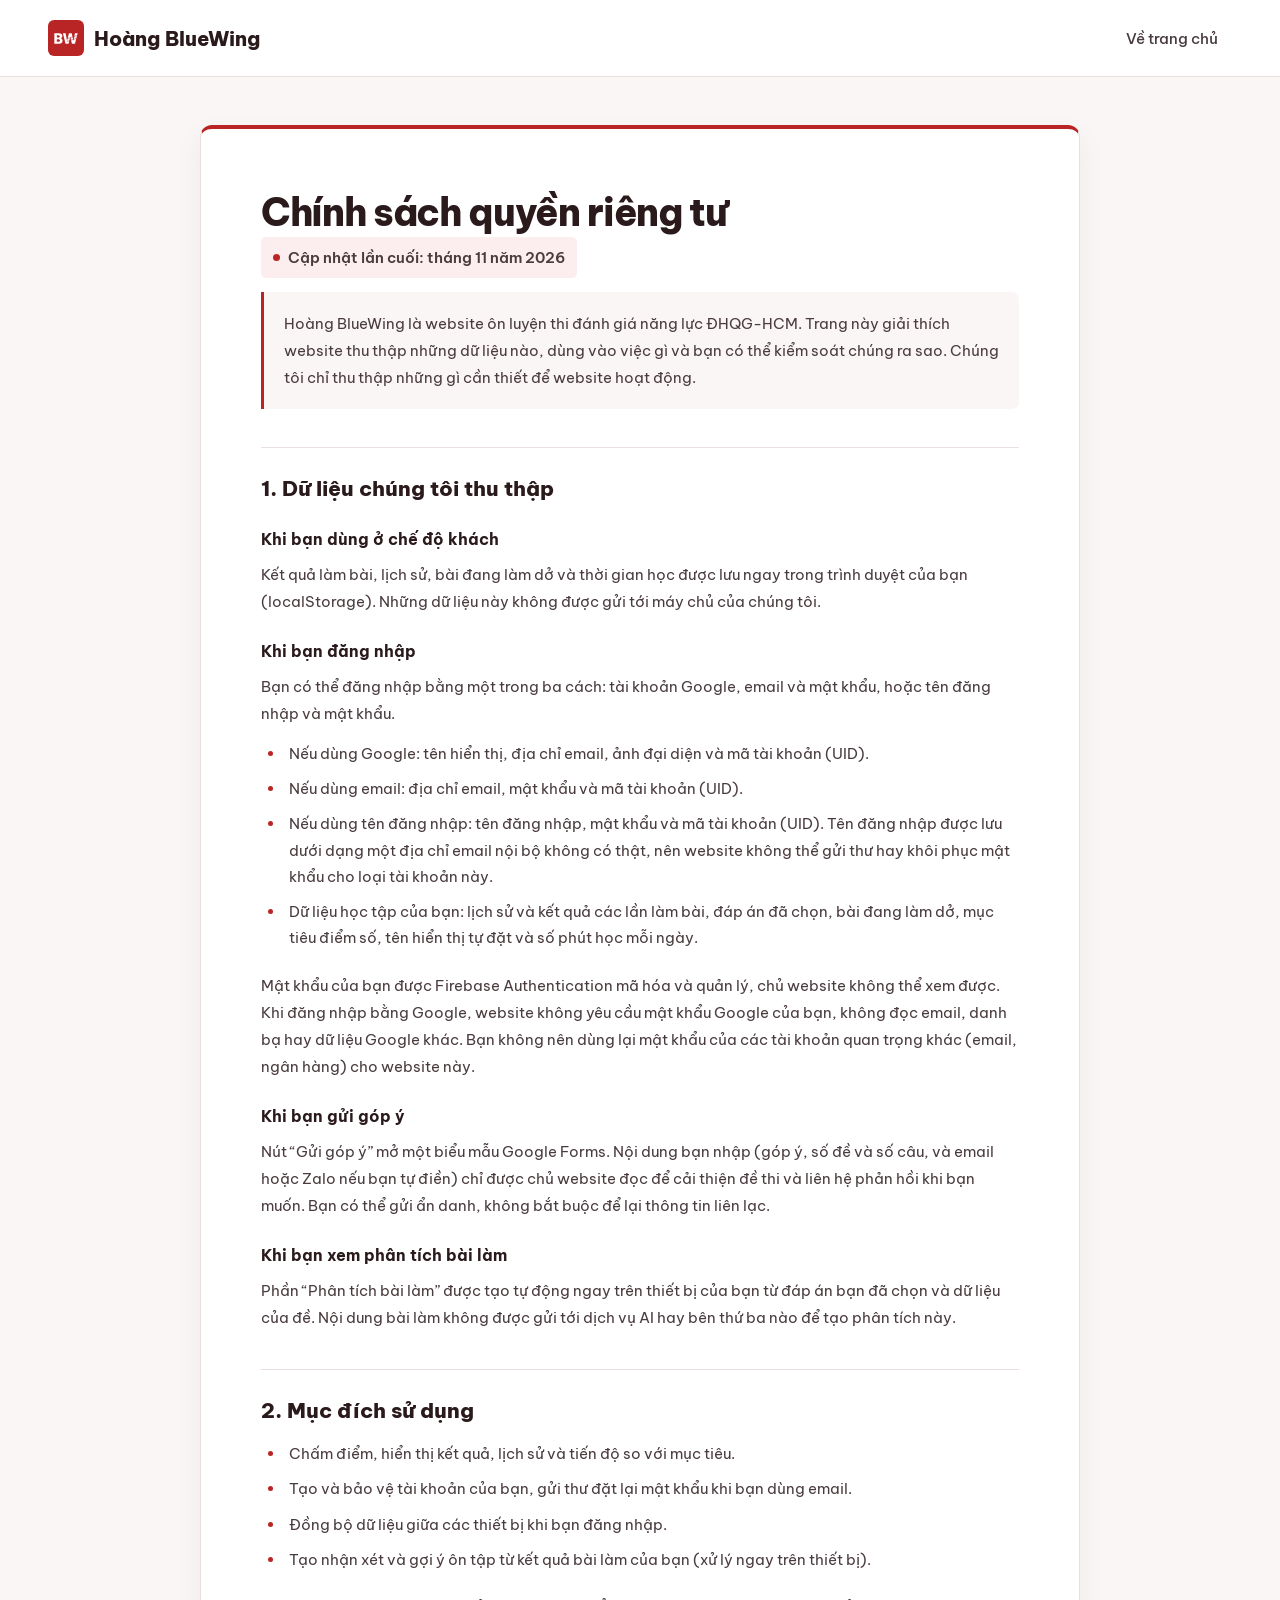
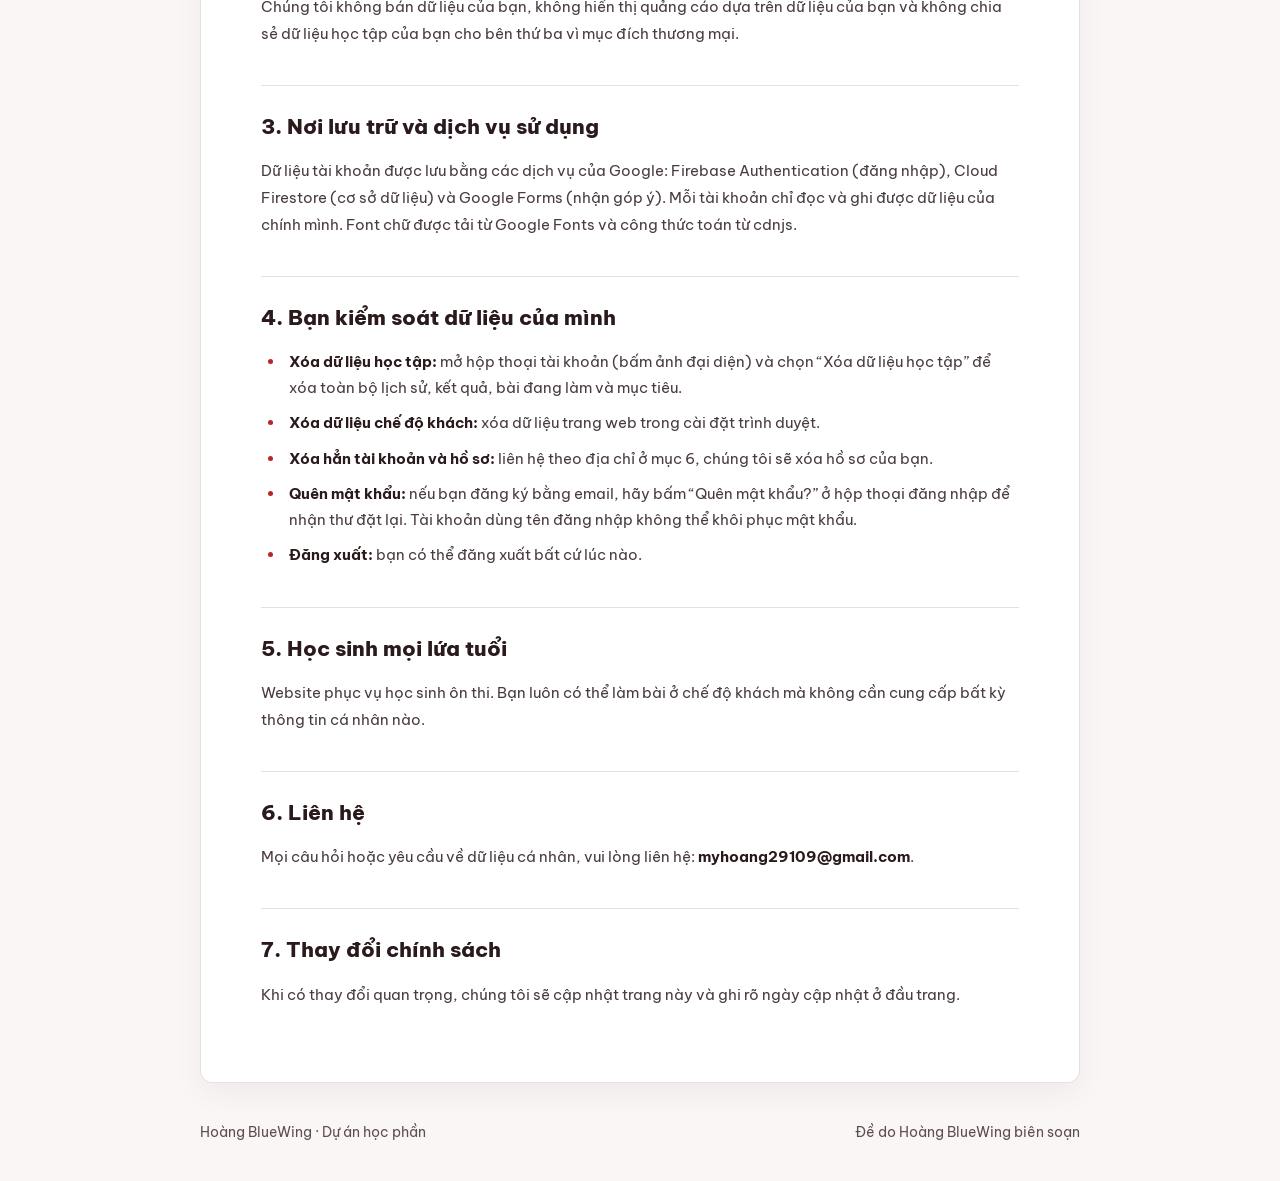
==== commit 997d657d: "Cập nhật đăng nhập" ====
--- a/privacy.html
+++ b/privacy.html
@@ -36,12 +36,18 @@
 <h3>Khi bạn dùng ở chế độ khách</h3>
 <p>Kết quả làm bài, lịch sử, bài đang làm dở và thời gian học được lưu ngay trong trình duyệt của bạn (localStorage). Những dữ liệu này không được gửi tới máy chủ của chúng tôi.</p>
 
-<h3>Khi bạn đăng nhập bằng Google</h3>
+<h3>Khi bạn đăng nhập</h3>
+<p>Bạn có thể đăng nhập bằng một trong ba cách: tài khoản Google, email và mật khẩu, hoặc tên đăng nhập và mật khẩu.</p>
 <ul>
-<li>Thông tin hồ sơ Google cơ bản: tên hiển thị, địa chỉ email, ảnh đại diện và mã tài khoản (UID).</li>
+<li>Nếu dùng Google: tên hiển thị, địa chỉ email, ảnh đại diện và mã tài khoản (UID).</li>
+<li>Nếu dùng email: địa chỉ email, mật khẩu và mã tài khoản (UID).</li>
+<li>Nếu dùng tên đăng nhập: tên đăng nhập, mật khẩu và mã tài khoản (UID). Tên đăng nhập được lưu dưới dạng một địa chỉ email nội bộ không có thật, nên website không thể gửi thư hay khôi phục mật khẩu cho loại tài khoản này.</li>
 <li>Dữ liệu học tập của bạn: lịch sử và kết quả các lần làm bài, đáp án đã chọn, bài đang làm dở, mục tiêu điểm số, tên hiển thị tự đặt và số phút học mỗi ngày.</li>
 </ul>
-<p>Website không yêu cầu mật khẩu Google của bạn, không đọc email, danh bạ hay dữ liệu Google khác.</p>
+<p>Mật khẩu của bạn được Firebase Authentication mã hóa và quản lý, chủ website không thể xem được. Khi đăng nhập bằng Google, website không yêu cầu mật khẩu Google của bạn, không đọc email, danh bạ hay dữ liệu Google khác. Bạn không nên dùng lại mật khẩu của các tài khoản quan trọng khác (email, ngân hàng) cho website này.</p>
+
+<h3>Khi bạn gửi góp ý</h3>
+<p>Nút “Gửi góp ý” mở một biểu mẫu Google Forms. Nội dung bạn nhập (góp ý, số đề và số câu, và email hoặc Zalo nếu bạn tự điền) chỉ được chủ website đọc để cải thiện đề thi và liên hệ phản hồi khi bạn muốn. Bạn có thể gửi ẩn danh, không bắt buộc để lại thông tin liên lạc.</p>
 
 <h3>Khi bạn xem phân tích bài làm</h3>
 <p>Phần “Phân tích bài làm” được tạo tự động ngay trên thiết bị của bạn từ đáp án bạn đã chọn và dữ liệu của đề. Nội dung bài làm không được gửi tới dịch vụ AI hay bên thứ ba nào để tạo phân tích này.</p>
@@ -49,19 +55,21 @@
 <h2>2. Mục đích sử dụng</h2>
 <ul>
 <li>Chấm điểm, hiển thị kết quả, lịch sử và tiến độ so với mục tiêu.</li>
+<li>Tạo và bảo vệ tài khoản của bạn, gửi thư đặt lại mật khẩu khi bạn dùng email.</li>
 <li>Đồng bộ dữ liệu giữa các thiết bị khi bạn đăng nhập.</li>
 <li>Tạo nhận xét và gợi ý ôn tập từ kết quả bài làm của bạn (xử lý ngay trên thiết bị).</li>
 </ul>
 <p>Chúng tôi không bán dữ liệu của bạn, không hiển thị quảng cáo dựa trên dữ liệu của bạn và không chia sẻ dữ liệu học tập của bạn cho bên thứ ba vì mục đích thương mại.</p>
 
 <h2>3. Nơi lưu trữ và dịch vụ sử dụng</h2>
-<p>Dữ liệu tài khoản được lưu bằng các dịch vụ của Google: Firebase Authentication (đăng nhập), Cloud Firestore (cơ sở dữ liệu). Mỗi tài khoản chỉ đọc và ghi được dữ liệu của chính mình. Font chữ được tải từ Google Fonts và công thức toán từ cdnjs.</p>
+<p>Dữ liệu tài khoản được lưu bằng các dịch vụ của Google: Firebase Authentication (đăng nhập), Cloud Firestore (cơ sở dữ liệu) và Google Forms (nhận góp ý). Mỗi tài khoản chỉ đọc và ghi được dữ liệu của chính mình. Font chữ được tải từ Google Fonts và công thức toán từ cdnjs.</p>
 
 <h2>4. Bạn kiểm soát dữ liệu của mình</h2>
 <ul>
 <li><strong>Xóa dữ liệu học tập:</strong> mở hộp thoại tài khoản (bấm ảnh đại diện) và chọn “Xóa dữ liệu học tập” để xóa toàn bộ lịch sử, kết quả, bài đang làm và mục tiêu.</li>
 <li><strong>Xóa dữ liệu chế độ khách:</strong> xóa dữ liệu trang web trong cài đặt trình duyệt.</li>
 <li><strong>Xóa hẳn tài khoản và hồ sơ:</strong> liên hệ theo địa chỉ ở mục 6, chúng tôi sẽ xóa hồ sơ của bạn.</li>
+<li><strong>Quên mật khẩu:</strong> nếu bạn đăng ký bằng email, hãy bấm “Quên mật khẩu?” ở hộp thoại đăng nhập để nhận thư đặt lại. Tài khoản dùng tên đăng nhập không thể khôi phục mật khẩu.</li>
 <li><strong>Đăng xuất:</strong> bạn có thể đăng xuất bất cứ lúc nào.</li>
 </ul>
 
